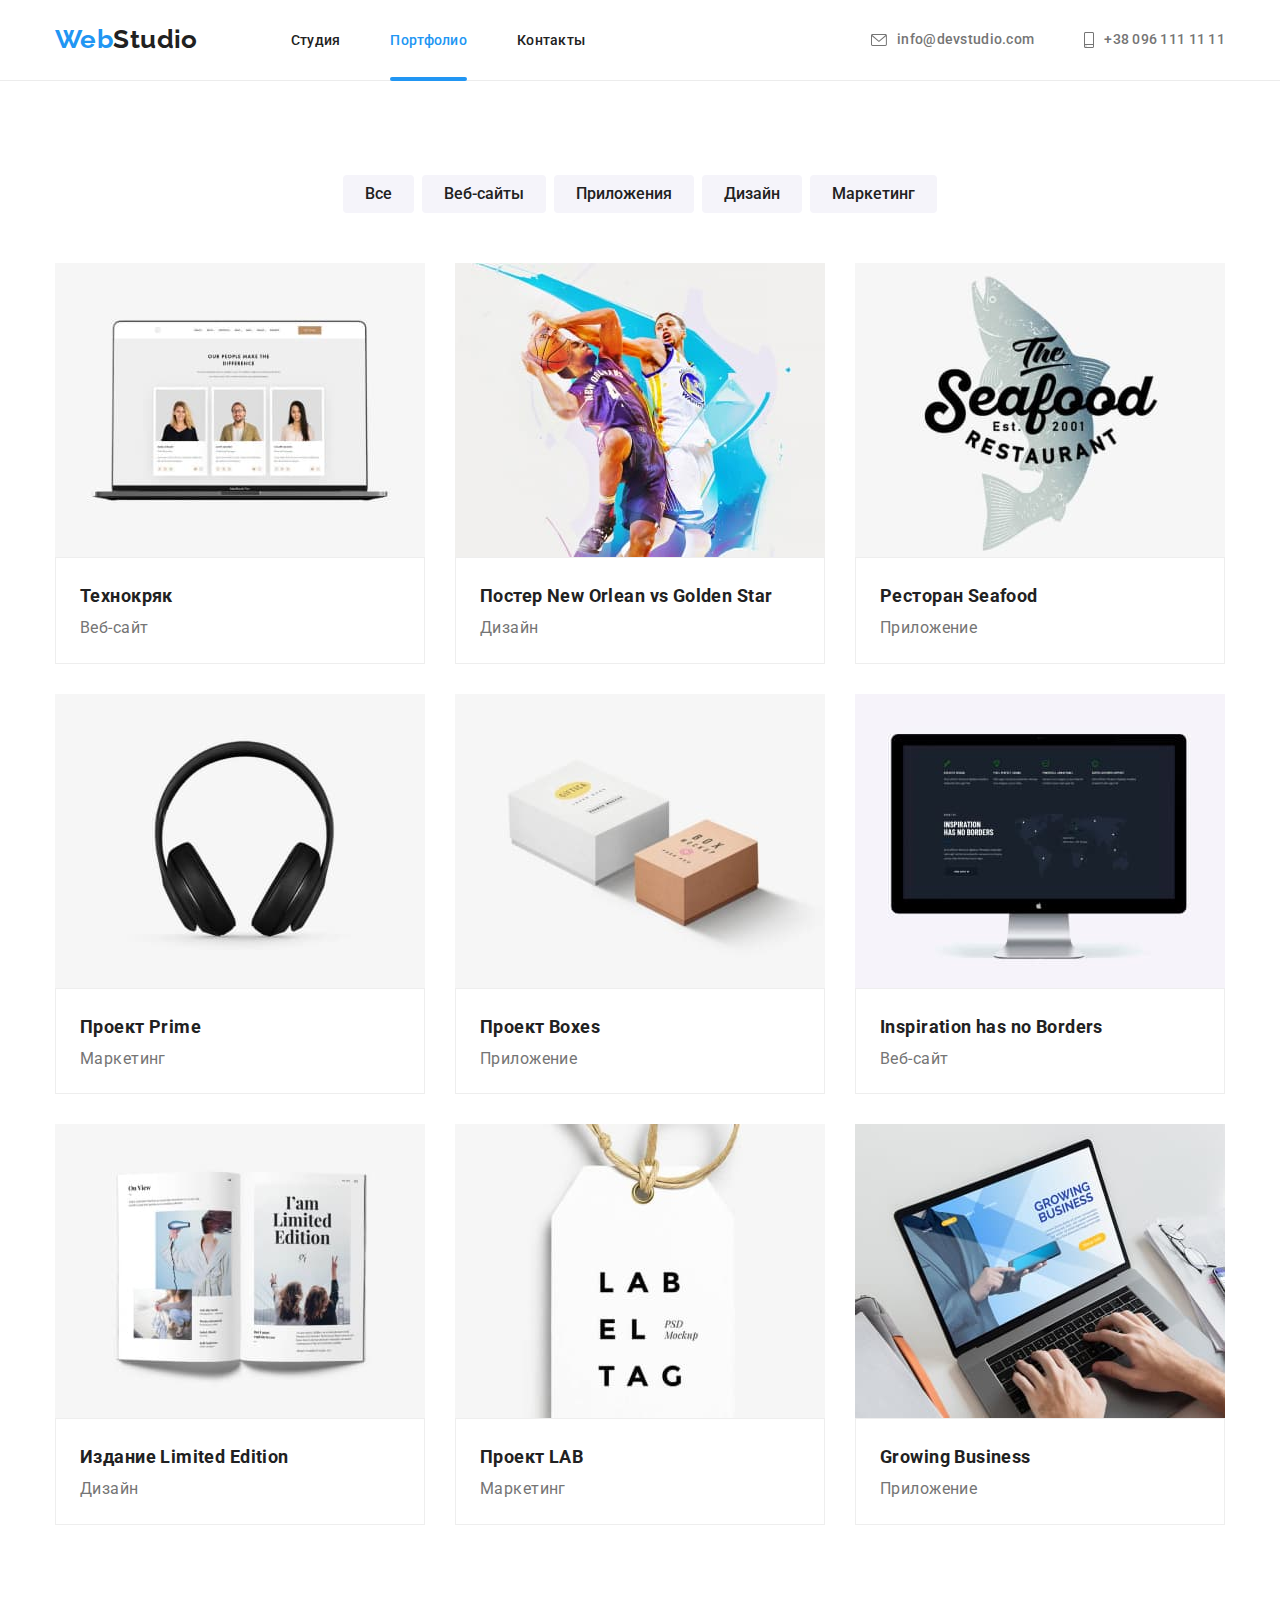
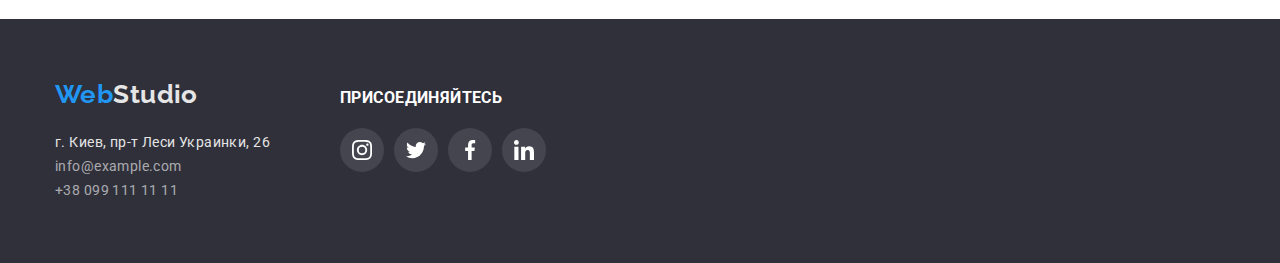
==== portfolio.html @ e0c70cd6 "clone last repo" ====
<!DOCTYPE html>
<html lang="en">
  <head>
    <meta charset="UTF-8" />
    <meta http-equiv="X-UA-Compatible" content="IE=edge" />
    <meta name="viewport" content="width=device-width, initial-scale=1.0" />
    <link rel="preconnect" href="https://fonts.googleapis.com" />
    <link rel="preconnect" href="https://fonts.gstatic.com" crossorigin />
    <link
      href="https://fonts.googleapis.com/css2?family=Raleway:wght@700&family=Roboto:wght@400;500;700;900&display=swap"
      rel="stylesheet"
    />
    <link
      rel="stylesheet"
      href="https://cdnjs.cloudflare.com/ajax/libs/modern-normalize/1.1.0/modern-normalize.min.css"
    />
    <link href="./css/styles.css" rel="stylesheet" />
    <title>Portfolio</title>
  </head>
  <body>
    <!-- Header -->

    <header class="pages-header">
      <div class="container top-nav">
        <a href="./index.html" class="company-logo"
          ><span class="blue-logo">Web</span>Studio</a
        >
        <nav class="top-nav">
          <ul class="nav-site">
            <li class="item">
              <a href="./index.html">Студия</a>
            </li>
            <li class="item">
              <a class="current" href="./portfolio.html">Портфолио</a>
            </li>
            <li class="item"><a href="">Контакты</a></li>
          </ul>
        </nav>
        <ul class="nav-contacts">
          <li>
            <a class="nav-contact" href="mailto:info@devstudio.com">
              <svg class="nav-icon" width="16" height="12">
                <use href="./images/symbol-defs.svg#icon-envelope"></use>
              </svg>
              info@devstudio.com</a
            >
          </li>
          <li>
            <a class="nav-contact" href="tel:+380961111111"
              ><svg class="nav-icon" width="10" height="16">
                <use href="./images/symbol-defs.svg#icon-smartphone"></use>
              </svg>
              +38 096 111 11 11</a
            >
          </li>
        </ul>
      </div>
    </header>

    <!-- Main Cards -->

    <main>
      <!-- Filters -->

      <section class="section">
        <div class="container">
          <ul class="filter">
            <li><button type="button">Все</button></li>
            <li><button type="button">Веб-сайты</button></li>
            <li><button type="button">Приложения</button></li>
            <li><button type="button">Дизайн</button></li>
            <li><button type="button">Маркетинг</button></li>
          </ul>

          <!-- Cards -->

          <ul class="cards">
            <li>
              <figure class="portfolio">
                <div class="cards-photo">
                  <img src="./images/website.jpg" alt="techcrash" width="370" />
                  <p>
                    Технокряк это современная площадка распространения
                    коронавируса. Компании используют эту платформу для
                    цифрового шпионажа и атак на защищённые сервера конкурентов.
                  </p>
                </div>
                <figcaption>
                  <h3>Технокряк</h3>
                  <p>Веб-сайт</p>
                </figcaption>
              </figure>
            </li>
            <li>
              <figure class="portfolio">
                <div class="cards-photo">
                  <img
                    src="./images/design-post.jpg"
                    alt="design-post"
                    width="370"
                  />
                  <p>
                    Технокряк это современная площадка распространения
                    коронавируса. Компании используют эту платформу для
                    цифрового шпионажа и атак на защищённые сервера конкурентов.
                  </p>
                </div>
                <figcaption>
                  <h3>Постер New Orlean vs Golden Star</h3>
                  <p>Дизайн</p>
                </figcaption>
              </figure>
            </li>
            <li>
              <figure class="portfolio">
                <div class="cards-photo">
                  <img
                    src="./images/restoraunt-app.jpg"
                    alt="restoraunt-app"
                    width="370"
                  />
                  <p>
                    Технокряк это современная площадка распространения
                    коронавируса. Компании используют эту платформу для
                    цифрового шпионажа и атак на защищённые сервера конкурентов.
                  </p>
                </div>
                <figcaption>
                  <h3>Ресторан Seafood</h3>
                  <p>Приложение</p>
                </figcaption>
              </figure>
            </li>
            <li>
              <figure class="portfolio">
                <div class="cards-photo">
                  <img
                    src="./images/prime-market.jpg"
                    alt="prime-market"
                    width="370"
                  />
                  <p>
                    Технокряк это современная площадка распространения
                    коронавируса. Компании используют эту платформу для
                    цифрового шпионажа и атак на защищённые сервера конкурентов.
                  </p>
                </div>
                <figcaption>
                  <h3>Проект Prime</h3>
                  <p>Маркетинг</p>
                </figcaption>
              </figure>
            </li>
            <li>
              <figure class="portfolio">
                <div class="cards-photo">
                  <img src="./images/box-app.jpg" alt="box-app" width="370" />
                  <p>
                    Технокряк это современная площадка распространения
                    коронавируса. Компании используют эту платформу для
                    цифрового шпионажа и атак на защищённые сервера конкурентов.
                  </p>
                </div>
                <figcaption>
                  <h3>Проект Boxes</h3>
                  <p>Приложение</p>
                </figcaption>
              </figure>
            </li>
            <li>
              <figure class="portfolio">
                <div class="cards-photo">
                  <img
                    src="./images/insperation-website.jpg"
                    alt="insperation-website"
                    width="370"
                  />
                  <p>
                    Технокряк это современная площадка распространения
                    коронавируса. Компании используют эту платформу для
                    цифрового шпионажа и атак на защищённые сервера конкурентов.
                  </p>
                </div>
                <figcaption>
                  <h3>Inspiration has no Borders</h3>
                  <p>Веб-сайт</p>
                </figcaption>
              </figure>
            </li>
            <li>
              <figure class="portfolio">
                <div class="cards-photo">
                  <img
                    src="./images/limited-edition-design.jpg"
                    alt="limited-edition-design"
                    width="370"
                  />
                  <p>
                    Технокряк это современная площадка распространения
                    коронавируса. Компании используют эту платформу для
                    цифрового шпионажа и атак на защищённые сервера конкурентов.
                  </p>
                </div>
                <figcaption>
                  <h3>Издание Limited Edition</h3>
                  <p>Дизайн</p>
                </figcaption>
              </figure>
            </li>
            <li>
              <figure class="portfolio">
                <div class="cards-photo">
                  <img
                    src="./images/market-lab.jpg"
                    alt="market-lab"
                    width="370"
                  />
                  <p>
                    Технокряк это современная площадка распространения
                    коронавируса. Компании используют эту платформу для
                    цифрового шпионажа и атак на защищённые сервера конкурентов.
                  </p>
                </div>
                <figcaption>
                  <h3>Проект LAB</h3>
                  <p>Маркетинг</p>
                </figcaption>
              </figure>
            </li>
            <li>
              <figure class="portfolio">
                <div class="cards-photo">
                  <img
                    src="./images/business-app.jpg"
                    alt="business-app"
                    width="370"
                  />
                  <p>
                    Технокряк это современная площадка распространения
                    коронавируса. Компании используют эту платформу для
                    цифрового шпионажа и атак на защищённые сервера конкурентов.
                  </p>
                </div>
                <figcaption>
                  <h3>Growing Business</h3>
                  <p>Приложение</p>
                </figcaption>
              </figure>
            </li>
          </ul>
        </div>
      </section>
    </main>

    <!-- Footer -->

    <footer class="pages-footer">
      <div class="container footer">
        <div class="footer-contacts">
          <a href="./index.html" class="footer-logo"
            ><span class="blue-logo">Web</span>Studio</a
          >
          <address class="company-address">
            <ul>
              <li class="location-address">
                <a
                  href="https://bit.ly/3pXMvUd"
                  target="_blank"
                  rel="noopener noreferrer"
                  >г. Киев, пр-т Леси Украинки, 26</a
                >
              </li>
              <li class="mail-address">
                <a class="link" href="mailto:info@devstudio.com"
                  >info@example.com</a
                >
              </li>
              <li class="tel-address">
                <a href="tel:+380961111111">+38 099 111 11 11</a>
              </li>
            </ul>
          </address>
        </div>
        <div class="footer-social">
          <h3 class="uppercase-header social-header">Присоединяйтесь</h3>
          <ul class="footer-links">
            <li class="social-link">
              <a class="link-footer link-icon" href="">
                <svg class="social-icons" width="20" height="20">
                  <use href="./images/symbol-defs.svg#icon-instagram"></use>
                </svg>
              </a>
            </li>

            <li class="social-link">
              <a class="link-footer link-icon" href="">
                <svg class="social-icons" width="20" height="20">
                  <use href="./images/symbol-defs.svg#icon-twitter"></use>
                </svg>
              </a>
            </li>

            <li class="social-link">
              <a class="link-footer link-icon" href="">
                <svg class="social-icons" width="20" height="20">
                  <use href="./images/symbol-defs.svg#icon-facebook"></use>
                </svg>
              </a>
            </li>

            <li class="social-link">
              <a class="link-footer link-icon" href="">
                <svg class="social-icons" width="20" height="20">
                  <use href="./images/symbol-defs.svg#icon-linkedin"></use>
                </svg>
              </a>
            </li>
          </ul>
        </div>
      </div>
    </footer>
  </body>
</html>
---- css/styles.css ----
:root {
  --hover-color: #2196f3;
  --button-hover-color: #188ce8;
  --main-background: #e5e5e5;
  --main-color: #212121;
  --background-color-dark: #2f303a;
  --background-color-white: #f5f4fa;
  --grey-color: #757575;
  --white-color: #ffffff;
  --icon-color: #afb1b8;
  --secondary-color-trnsp: #ffffff99;
  --trans-duration: 250ms;
  --timing-func: cubic-bezier(0.4, 0, 0.2, 1);
}

body {
  font-family: Roboto, Raleway, sans-serif;
  background: var(--white-color);
  color: var(--main-color);
  font-size: 14px;
  line-height: 1.71;
  letter-spacing: 0.03em;
}

h1,
h2,
h3,
h4,
h5,
h6,
p {
  margin: 0;
}

ul {
  list-style: none;
  margin: 0;
  padding: 0;
}

img {
  display: block;
  max-width: 100%;
  height: auto;
}

textarea {
  margin-top: 4px;
  padding: 12px 16px;
  font-size: 16px;
  resize: none;
}

textarea::placeholder {
  font-weight: 400;
  font-size: 14px;
  line-height: 1.14;
  letter-spacing: 0.01em;
  color: rgba(117, 117, 117, 0.5);
}

input[type="text"]:focus-within ~ .form-icon,
input[type="tel"]:focus-within ~ .form-icon,
input[type="email"]:focus-within ~ .form-icon {
  fill: var(--hover-color);
}

input[type="checkbox"]:checked + .checkbox-icon {
  background-size: contain;
  background-repeat: no-repeat;
  background-position: center;
  background-image: url(../images/currect_icon.svg);
  background-color: var(--hover-color);
  border: 1px solid var(--hover-color);
}

.activities {
  padding-bottom: 94px;
}

.activities-photos {
  display: flex;
  justify-content: space-between;
  margin-top: 50px;
}

.activities-photos li {
  position: relative;
}

.activities-header {
  display: flex;
  position: absolute;
  bottom: 0;
  justify-content: center;
  align-items: center;
  width: 100%;
  height: 70px;
  background-color: rgba(47, 48, 58, 0.8);
  color: var(--white-color);
  font-weight: 700;
  font-size: 14px;
  line-height: 1.14;
  text-align: center;
  text-transform: uppercase;
}

.activities h2 {
  font-weight: 700;
  font-size: 36px;
  line-height: 1.16;
  text-align: center;
}

.backdrop {
  position: fixed;
  top: 0;
  left: 0;
  width: 100%;
  height: 100%;
  background-color: rgba(0, 0, 0, 0.2);
  transition: opacity var(--trans-duration) var(--timing-func);
}

.backdrop.is-hidden {
  opacity: 0;
  pointer-events: none;
}

.backdrop.is-hidden .modal {
  transform: translate(-50%, -50%) scale(0.5);
}

.blue-logo {
  color: var(--hover-color);
}

.cards {
  display: flex;
  flex-wrap: wrap;
  margin-left: -30px;
  margin-top: -30px;
  cursor: pointer;
}

.cards li {
  margin-left: 30px;
  margin-top: 30px;
}

.cards li:hover,
.cards li:focus {
  box-shadow: 0px 1px 1px rgba(0, 0, 0, 0.12), 0px 4px 4px rgba(0, 0, 0, 0.06),
    1px 4px 6px rgba(0, 0, 0, 0.16);
}

.cards figure figcaption {
  padding: 20px 24px;
  border: 1px solid #eeeeee;
}

.cards figure {
  margin: 0;
  background: var(--white-color);
  text-decoration: none;
  display: block;
  transition: box-shadow var(--trans-duration) var(--timing-func);
}

.cards .portfolio:hover,
.cards .portfolio:focus {
  box-shadow: 0px 1px 1px rgba(0, 0, 0, 0.12), 0px 4px 4px rgba(0, 0, 0, 0.06),
    1px 4px 6px rgba(0, 0, 0, 0.16);
}
.cards .portfolio:hover .cards-photo::after,
.cards .portfolio:focus .cards-photo::after {
  transform: translateY(0);
}

.cards .portfolio:hover p,
.cards .portfolio:focus p {
  opacity: 1;
}

.cards h3 {
  color: var(--main-color);
  font-size: 18px;
  font-weight: 700;
  line-height: 2;
}

.cards p {
  margin: 0px;
  color: var(--grey-color);
  font-size: 16px;
  font-weight: 400;
  line-height: 1.8;
}

.cards-photo {
  position: relative;
  display: flex;
  justify-content: center;
  align-items: center;
  overflow: hidden;
}

.cards-photo::after {
  content: "";
  position: absolute;
  top: 0;
  left: 0;
  width: 100%;
  height: 100%;
  background-color: var(--hover-color);
  opacity: 90%;
  transform: translateY(100%);
  transition: transform var(--trans-duration) var(--timing-func);
}

.cards-photo p {
  display: flex;
  position: absolute;
  font-size: 18px;
  line-height: 1.56;
  color: var(--white-color);
  z-index: 1;
  margin-right: 24px;
  margin-left: 24px;
  opacity: 0;
  transition: opacity var(--trans-duration) var(--timing-func);
}

.checkbox {
  display: flex;
  justify-content: center;
  margin-top: 10px;
  margin-bottom: 30px;
  font-weight: 400;
  font-size: 14px;
}

.checkbox .checkbox-link {
  margin-left: 4px;
  text-decoration: underline;
  color: var(--hover-color);
}

.checkbox-icon {
  display: inline-block;
  width: 16px;
  height: 15px;
  margin-right: 7px;
  margin-bottom: 0;
  margin-top: -1px;
  border: 2px solid var(--main-color);
  border-radius: 2px;

}

.company-address {
  font-style: normal;
  margin-top: 20px;
}

.company-address li a {
  color: var(--main-background);
  line-height: 1.4;
}

.company-logo {
  margin-right: 93px;
  color: var(--main-color);
  text-decoration: none;
  font-family: Raleway, sans-serif;
  font-weight: 700;
  font-size: 26px;
  line-height: 1.2;
}

.company-address .mail-address a,
.company-address .tel-address a {
  text-decoration: none;
  margin-top: 9px;
  color: var(--secondary-color-trnsp);
}

.company-address .mail-address a:hover,
.company-address .mail-address a:focus,
.company-address .tel-address a:hover,
.company-address .tel-address a:focus {
  color: var(--hover-color);
}

.container {
  margin-left: auto;
  margin-right: auto;
  width: 1200px;
  padding-left: 15px;
  padding-right: 15px;
}

.client-link {
  display: inline-flex;
  justify-content: center;
  align-items: center;
  width: 170px;
  padding-top: 16px;
  padding-bottom: 16px;
  border: 1px solid var(--icon-color);
  border-radius: 4px;
  fill: var(--icon-color);
}

.client-link:hover,
.client-link:focus {
  fill: var(--hover-color);
  border: 1px solid var(--hover-color);
}

.clients h2 {
  color: var(--main-color);
  font-weight: 700;
  font-size: 36px;
  line-height: 1.16;
  text-align: center;
}

.clients-links {
  margin-top: 50px;
  display: flex;
  justify-content: space-between;
}

.email-subscribe {
  width: 360px;
  height: 50px;
  padding-left: 16px;
  border: 1px solid rgba(255, 255, 255, 0.3);
  background-color: var(--background-color-dark);
  border-radius: 4px;
  color: rgba(255, 255, 255, 0.6);
}

.email-subscribe::placeholder {
  color: rgba(255, 255, 255, 0.6);
  font-family: Roboto;
  font-style: normal;
  font-weight: 400;
  font-size: 16px;
  line-height: 1.25;
  letter-spacing: 0.03em;
}

.features-list {
  display: flex;
}

.features-list li {
  width: 270px;
  align-items: baseline;
}

.features-list li:not(:last-child) {
  margin-right: 30px;
}

.features-list h3 {
  margin-bottom: 10px;
  color: var(--main-color);
  font-weight: 700;
  font-size: 14px;
  line-height: 1.14;
  text-transform: uppercase;
}

.feature-picture {
  margin-bottom: 30px;
  padding: 25px 0;
  background-color: var(--background-color-white);
  display: flex;
  justify-content: center;
  align-items: center;
  border-radius: 4px;
}

.filter {
  display: flex;
  justify-content: center;
  margin-bottom: 50px;
}

.filter li + li {
  margin-left: 8px;
}

.filter button {
  padding: 6px 22px;
  color: var(--main-color);
  background-color: var(--background-color-white);
  cursor: pointer;
  border: 0px;
  border-radius: 4px;
  font-family: inherit;
  font-weight: 500;
  font-size: 16px;
  line-height: 1.62;
  text-align: center;
}

.filter button:active,
.filter button:hover,
.filter button:focus {
  color: var(--white-color);
  background-color: var(--hover-color);
  box-shadow: 0px 3px 1px rgba(0, 0, 0, 0.1), 0px 1px 2px rgba(0, 0, 0, 0.08),
    0px 2px 2px rgba(0, 0, 0, 0.12);
}

.form-icon {
  position: absolute;
  top: 28px;
  left: 15px;
  display: inline-block;
  transition: fill var(--trans-duration) var(--timing-func);
}

.footer {
  display: flex;
  align-items: baseline;
}

.footer-social {
  margin-left: 70px;
}

.footer-logo {
  color: var(--main-background);
  text-decoration: none;
  font-family: Raleway, sans-serif;
  font-weight: 700;
  font-size: 26px;
  line-height: 1.2;
}

.footer-links {
  display: flex;
  justify-content: center;
  margin-top: 20px;
  margin-left: 0;
  margin-right: 0;
}

.label {
  position: relative;
  display: flex;
  flex-direction: column;
  color: var(--grey-color);
  font-family: Roboto;
  font-size: 12px;
  font-weight: 400;
  line-height: 14px;
  letter-spacing: 0.01em;
  text-align: left;
}

.label input {
  position: relative;
  min-height: 40px;
  margin-top: 4px;

  padding-left: 42px;
  font-size: 16px;
}

.icon-close {
  position: absolute;
  top: 8px;
  right: 8px;
  width: 30px;
  height: 30px;
  border-radius: 50%;
  border: 1px solid rgba(0, 0, 0, 0.1);
  background-color: var(--white-color);
  background-position: center;
  transition: fill var(--trans-duration) var(--timing-func);
}

.icon-close:hover,
.icon-close:focus {
  fill: var(--hover-color);
}

.nav-contact {
  display: flex;
  align-items: center;
  color: var(--grey-color);
  font-weight: 500;
  line-height: 1.14;
  letter-spacing: 0.02em;
}

.nav-icon {
  margin-right: 10px;
  fill: var(--grey-color);
}

.nav-contact:hover .nav-icon,
.nav-contact:focus .nav-icon {
  fill: var(--hover-color);
}

.nav-contacts {
  margin-left: auto;
}

.nav-contacts a {
  font-size: 14px;
  font-weight: 500;
  color: var(--grey-color);
  margin-left: 50px;
  text-decoration: none;
}

.nav-contacts a:hover,
a:focus {
  color: var(--hover-color);
}

.nav-site,
.nav-contacts {
  display: flex;
}

.nav-contacts li a {
  font-weight: 500;
  line-height: 1.14;
  letter-spacing: 0.02em;
}

.nav-site > .item:not(:last-child) {
  margin-right: 50px;
}

.nav-site .item a {
  display: block;
  position: relative;
  padding-top: 32px;
  padding-bottom: 32px;
  bottom: -1px;
  color: var(--main-color);
  text-decoration: none;
  font-weight: 500;
  line-height: 1.14;
  letter-spacing: 0.02em;
  transition: color var(--trans-duration) var(--timing-func);
}

.nav-site .item .current {
  color: var(--hover-color);
}

.nav-site .item a:hover,
.nav-site .item a:focus {
  color: var(--hover-color);
}

.nav-site .item .current::after {
  color: var(--hover-color);
  content: "";
  display: block;
  position: absolute;
  bottom: 0;
  left: 0;
  background-color: var(--hover-color);
  width: 100%;
  height: 4px;
  border-radius: 2px;
}

.main-header {
  max-width: 1600px;
  height: 600px;
  margin-left: auto;
  margin-right: auto;
  padding-top: 200px;
  padding-bottom: 200px;
  background-color: var(--background-color-dark);
  text-align: center;
  background-image: linear-gradient(
      rgba(47, 48, 58, 0.4),
      rgba(47, 48, 58, 0.4)
    ),
    url("../images/hero_background.jpg");
  background-size: cover;
  background-repeat: no-repeat;
}

.main-header h1 {
  color: var(--white-color);
  font-weight: 900;
  font-size: 44px;
  line-height: 1.36;
  letter-spacing: 0.06em;
  text-transform: uppercase;
}

.main-header button {
  margin-top: 30px;
  padding: 10px 32px;
  border: 0px;
  border-radius: 4px;
  min-width: 200px;
  text-align: center;
  background-color: var(--hover-color);
  color: var(--white-color);
  cursor: pointer;
  font-weight: 700;
  font-size: 16px;
  line-height: 1.87;
  letter-spacing: 0.06em;
  box-shadow: 0px 4px 4px rgba(0, 0, 0, 0.15);
  transition: background-color var(--trans-duration) var(--timing-func);
}

.modal {
  position: absolute;
  top: 50%;
  left: 50%;
  transform: translate(-50%, -50%) scale(1);
  width: 528px;
  padding: 40px;
  background-color: var(--white-color);
  box-shadow: 0px 1px 3px rgba(0, 0, 0, 0.12), 0px 1px 1px rgba(0, 0, 0, 0.14),
    0px 2px 1px rgba(0, 0, 0, 0.2);
  border-radius: 4px;
  transition: transform var(--trans-duration) var(--timing-func);
}

.modal h4 {
  text-align: center;
  font-weight: 700;
  font-size: 20px;
  margin-bottom: 10px;
  line-height: 1.15;
  color: var(--main-color);
}

.modal-submit {
  display: flex;
  align-items: center;
  justify-content: center;
  margin-left: auto;
  margin-right: auto;
  width: 200px;
  height: 50px;
  font-weight: 700;
  font-size: 16px;
  line-height: 1.87;
  letter-spacing: 0.06em;
  color: var(--white-color);
  background: var(--hover-color);
  border-color: transparent;
  box-shadow: 0px 4px 4px rgba(0, 0, 0, 0.15);
  border-radius: 4px;
  cursor: pointer;
  transition: background-color var(--trans-duration) var(--timing-func);
}

.modal-submit:hover,
.modal-submit:focus {
  background-color: var(--button-hover-color);
}

.modal-form {
  display: flex;
  flex-direction: column;
  line-height: 1.17;
  letter-spacing: 0.01em;
}

.modal-form input,
.modal-form textarea {
  border: 1px solid rgba(33, 33, 33, 0.2);
  border-radius: 4px;
  transition: border var(--trans-duration) var(--timing-func);
}

.modal-form input:focus-within,
.modal-form textarea:focus-within {
  border: 1px solid var(--hover-color);
  outline: none;
}

.modal-form .label:not(:last-child) {
  margin-bottom: 10px;
}

.section {
  padding-top: 94px;
  padding-bottom: 94px;
}

.social-links {
  display: flex;
  justify-content: center;
  margin-top: 10px;
}

.social-link:not(:last-child) {
  margin-right: 10px;
}

.subscribe h3 {
  margin-bottom: 0;
  color: var(--white-color);
  margin-bottom: 10px;
  font-weight: 700;
  line-height: 1.14;
  text-transform: uppercase;
}

.subscribe {
  margin-left: 93px;
}

.subscribe > h3 {
  margin-bottom: 20px;
}

.subscribe-submit {
  width: 200px;
  height: 50px;
  padding: 0;
  padding-left: 28px;
  padding-right: 28px;
  display: inline-flex;
  align-items: center;
  font-weight: 700;
  font-size: 16px;
  line-height: 1.87;
  letter-spacing: 0.06em;
  color: var(--white-color);
  background: var(--hover-color);
  border-color: transparent;
  box-shadow: 0px 4px 4px rgba(0, 0, 0, 0.15);
  border-radius: 4px;
  cursor: pointer;
  transition: background-color var(--trans-duration) var(--timing-func);
}

.subscribe-submit:hover,
.subscribe-submit:focus {
  background-color: var(--button-hover-color);
}

.subscribe-submit svg {
  margin-left: 10px;
}

.link-icon {
  width: 44px;
  height: 44px;
  border-radius: 50%;
  display: flex;
  justify-content: center;
  align-items: center;
  fill: var(--icon-color);
}

.link-icon:hover,
.link-icon:focus {
  fill: var(--white-color);
  background-color: var(--hover-color);
}

.link-footer {
  background-color: rgba(255, 255, 255, 0.1);
  fill: var(--white-color);
}

.location-address a {
  color: var(--main-background);
  text-decoration: none;
}

.main-header button:hover,
.main-header button:focus {
  background: #208ee7;
}

.pages-header {
  border-bottom: 1px solid #ececec;
  background: var(--white-color);
}

.pages-header .container {
  display: flex;
  align-items: center;
}

.pages-footer {
  background: var(--background-color-dark);
  padding-top: 60px;
  padding-bottom: 60px;
}

.pages-header li a {
  font-size: 14px;
  font-weight: 500;
}

.team {
  background-color: var(--background-color-white);
}

.team h2 {
  color: var(--main-color);
  font-weight: 700;
  font-size: 36px;
  line-height: 1.16;
  text-align: center;
}

.team-cards {
  display: flex;
  align-items: center;
  justify-content: space-between;
  margin-top: 50px;
}

.team-cards figure {
  background: var(--white-color);
  padding: 0;
  margin: 0;
  border-radius: 0px 0px 4px 4px;
  box-shadow: 0px 1px 3px rgba(0, 0, 0, 0.12), 0px 1px 1px rgba(0, 0, 0, 0.14),
    0px 2px 1px rgba(0, 0, 0, 0.2);
}

.team-cards figure figcaption {
  margin: 0;
  padding-top: 30px;
  padding-bottom: 30px;
}

.team-cards figure h3 {
  color: var(--main-color);
  font-weight: 500;
  font-size: 16px;
  line-height: 1.19;
  text-align: center;
  margin-bottom: 10px;
}

.team-cards figure p {
  color: var(--grey-color);
  font-size: 16px;
  line-height: 1.19;
  text-align: center;
}

.visually-hidden {
  display: none;
}

.uppercase-header {
  margin-bottom: 0;
  color: var(--white-color);

  font-weight: 700;
  line-height: 1.14;
  text-transform: uppercase;
}
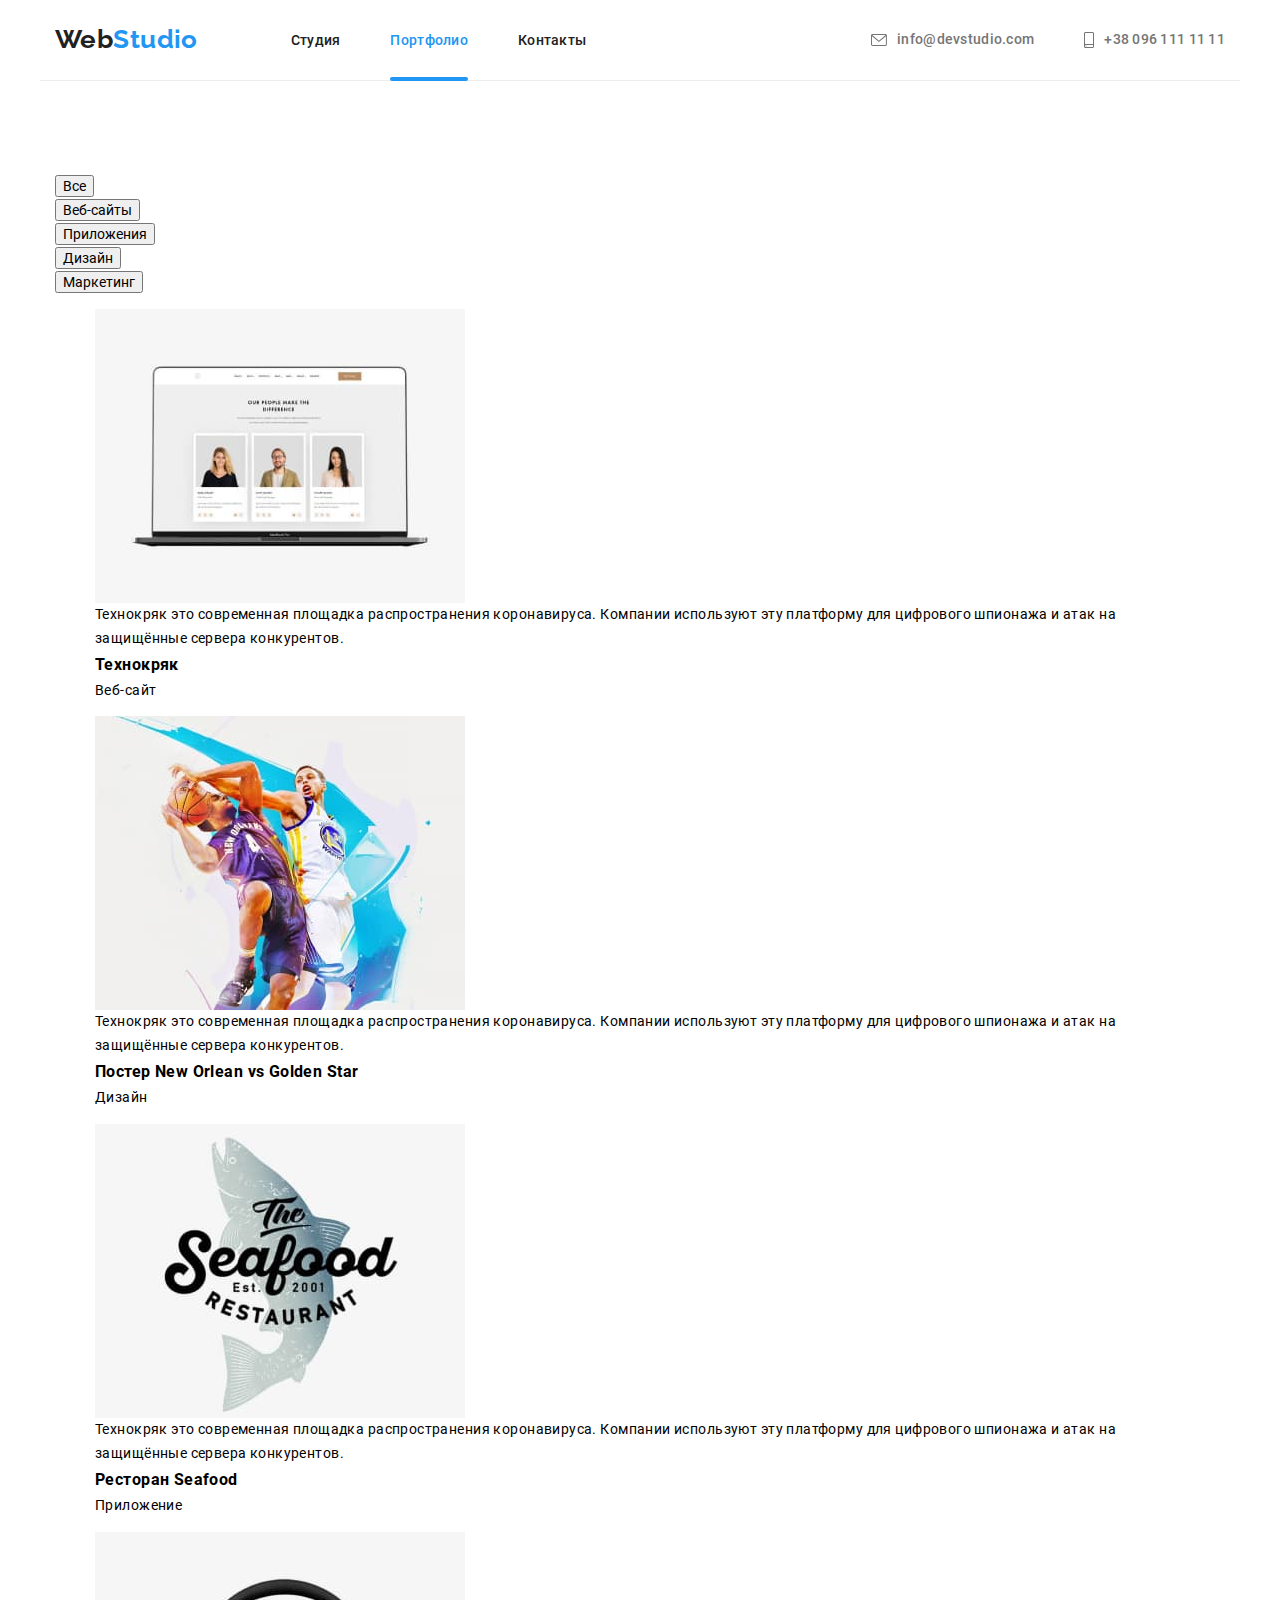
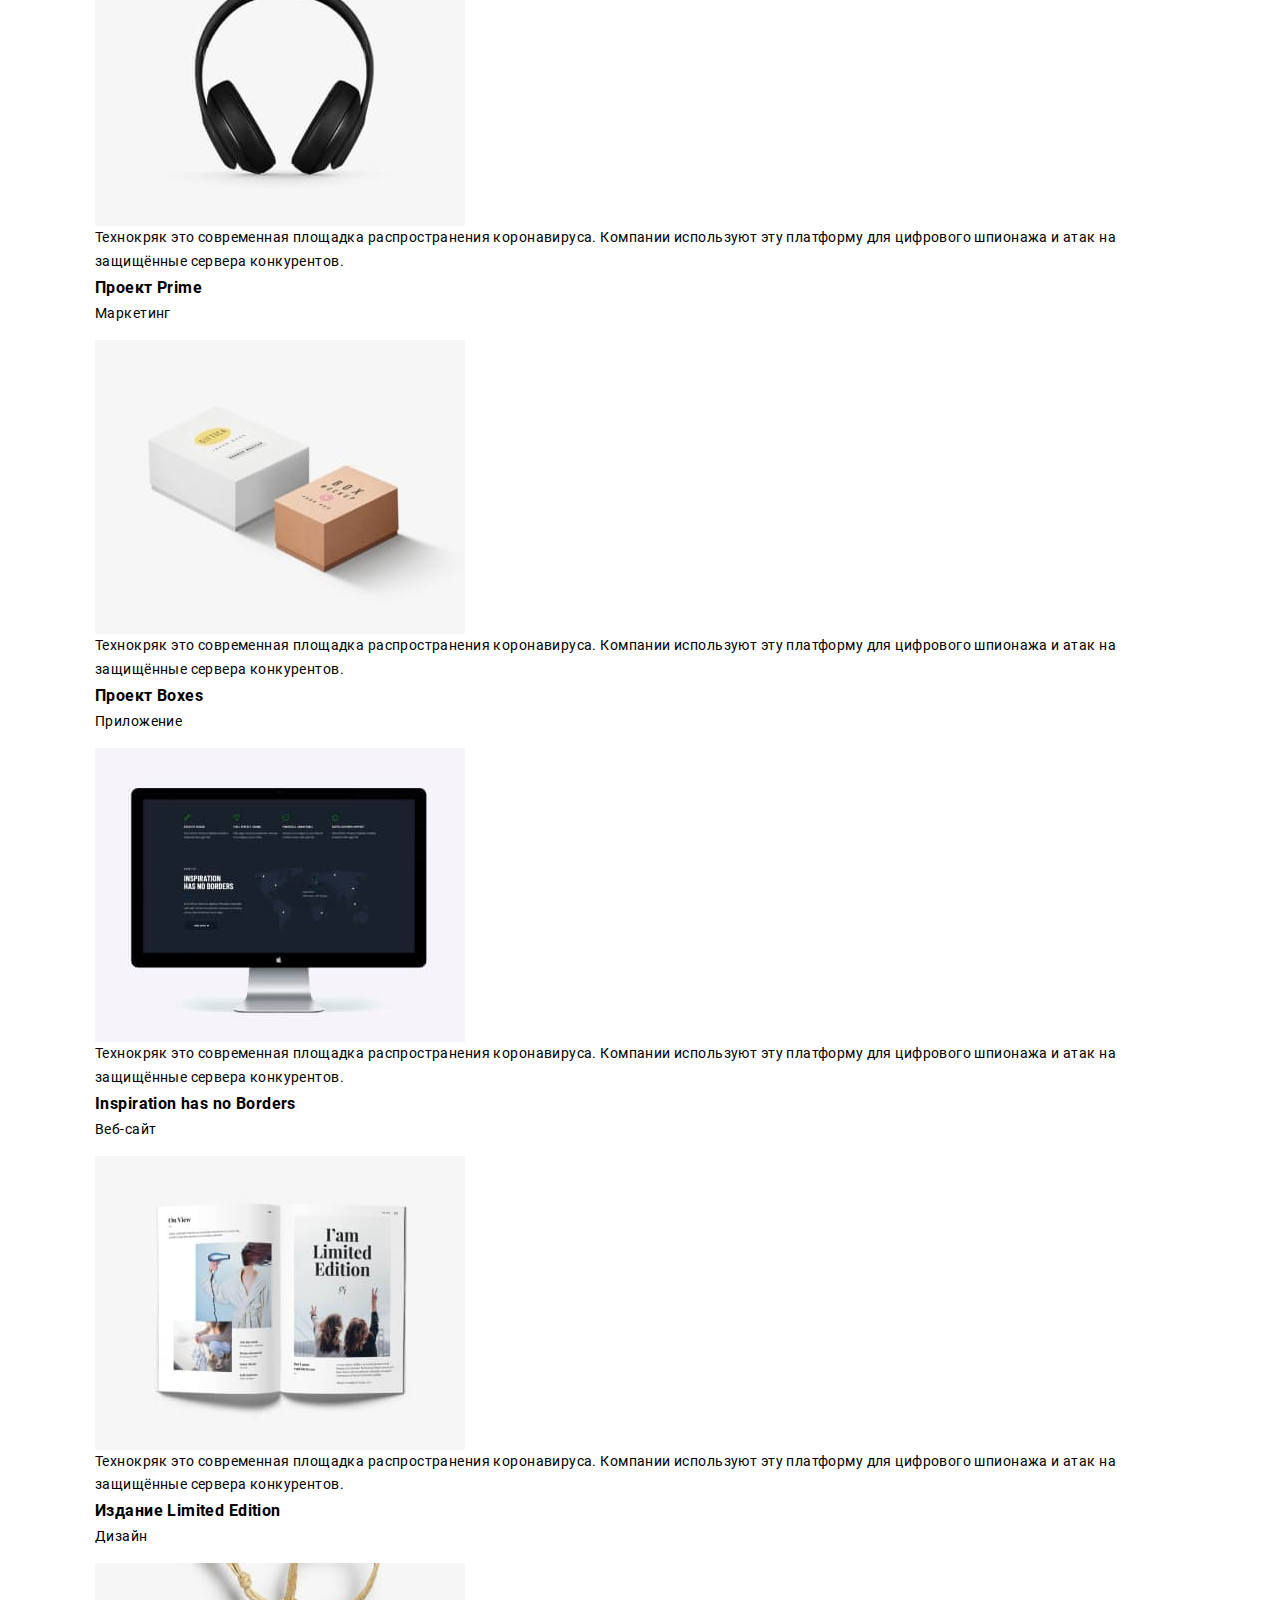
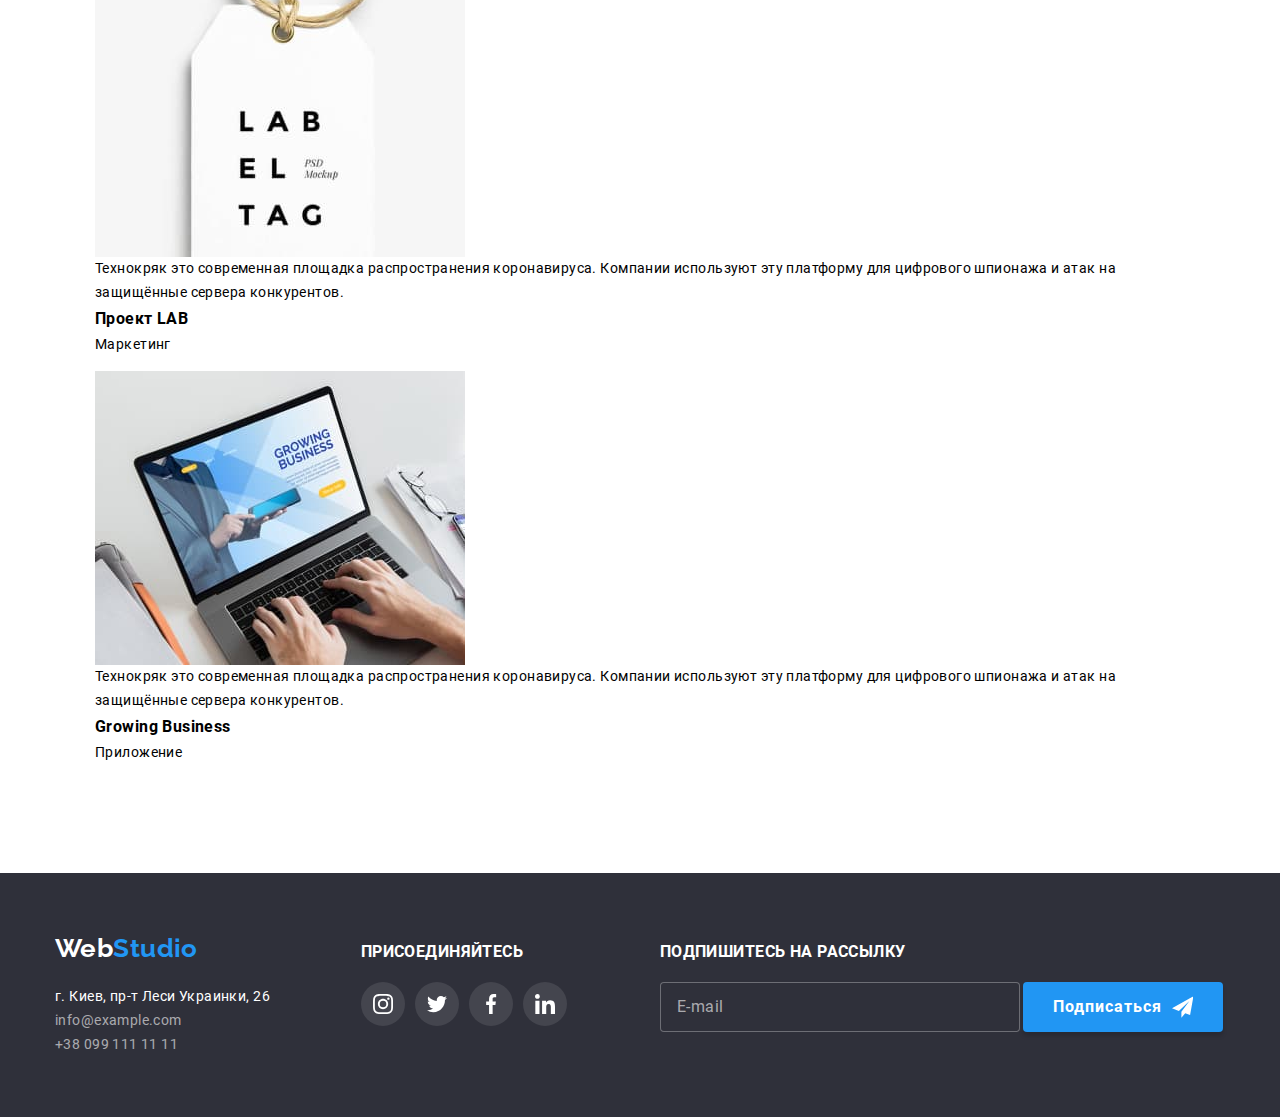
==== commit 81926b71: "rework header and footer at BEM" ====
--- a/portfolio.html
+++ b/portfolio.html
@@ -4,50 +4,45 @@
     <meta charset="UTF-8" />
     <meta http-equiv="X-UA-Compatible" content="IE=edge" />
     <meta name="viewport" content="width=device-width, initial-scale=1.0" />
-    <link rel="preconnect" href="https://fonts.googleapis.com" />
-    <link rel="preconnect" href="https://fonts.gstatic.com" crossorigin />
-    <link
-      href="https://fonts.googleapis.com/css2?family=Raleway:wght@700&family=Roboto:wght@400;500;700;900&display=swap"
-      rel="stylesheet"
-    />
-    <link
-      rel="stylesheet"
-      href="https://cdnjs.cloudflare.com/ajax/libs/modern-normalize/1.1.0/modern-normalize.min.css"
-    />
-    <link href="./css/styles.css" rel="stylesheet" />
+    <link href="./sass/main.css" rel="stylesheet" />
     <title>Portfolio</title>
   </head>
   <body>
     <!-- Header -->
 
-    <header class="pages-header">
-      <div class="container top-nav">
-        <a href="./index.html" class="company-logo"
-          ><span class="blue-logo">Web</span>Studio</a
-        >
-        <nav class="top-nav">
-          <ul class="nav-site">
-            <li class="item">
-              <a href="./index.html">Студия</a>
-            </li>
-            <li class="item">
-              <a class="current" href="./portfolio.html">Портфолио</a>
-            </li>
-            <li class="item"><a href="">Контакты</a></li>
+    <header>
+      <div class="container container--bottomline">
+        <a href="./index.html" class="logo"><span>Web</span>Studio</a>
+        <nav class="top-line">
+          <ul class="navigation">
+            <li class="navigation__item">
+              <a class="navigation__link" href="./index.html">Студия</a>
+            </li>
+            <li class="navigation__item">
+              <a
+                class="navigation__link navigation__link--current"
+                href="./portfolio.html"
+                >Портфолио</a
+              >
+            </li>
+            <li class="navigation__item">
+              <a class="navigation__link" href="">Контакты</a>
+            </li>
           </ul>
         </nav>
-        <ul class="nav-contacts">
-          <li>
-            <a class="nav-contact" href="mailto:info@devstudio.com">
-              <svg class="nav-icon" width="16" height="12">
+
+        <ul class="header-contacts">
+          <li class="header-contacts__item">
+            <a class="header-contacts__link" href="mailto:info@devstudio.com">
+              <svg class="header-contacts__icon" width="16" height="12">
                 <use href="./images/symbol-defs.svg#icon-envelope"></use>
               </svg>
               info@devstudio.com</a
             >
           </li>
-          <li>
-            <a class="nav-contact" href="tel:+380961111111"
-              ><svg class="nav-icon" width="10" height="16">
+          <li class="header-contacts__item">
+            <a class="header-contacts__link" href="tel:+380961111111"
+              ><svg class="header-contacts__icon" width="10" height="16">
                 <use href="./images/symbol-defs.svg#icon-smartphone"></use>
               </svg>
               +38 096 111 11 11</a
@@ -254,68 +249,95 @@
 
     <!-- Footer -->
 
-    <footer class="pages-footer">
-      <div class="container footer">
+    <footer class="footer">
+      <div class="container container--baseline">
         <div class="footer-contacts">
-          <a href="./index.html" class="footer-logo"
+          <a href="./index.html" class="logo logo--light"
             ><span class="blue-logo">Web</span>Studio</a
           >
-          <address class="company-address">
+          <address class="footer__address">
             <ul>
-              <li class="location-address">
+              <li>
                 <a
+                  class="footer-contacts__address"
                   href="https://bit.ly/3pXMvUd"
                   target="_blank"
                   rel="noopener noreferrer"
                   >г. Киев, пр-т Леси Украинки, 26</a
                 >
               </li>
-              <li class="mail-address">
-                <a class="link" href="mailto:info@devstudio.com"
+              <li>
+                <a
+                  class="footer-contacts__item"
+                  href="mailto:info@devstudio.com"
                   >info@example.com</a
                 >
               </li>
-              <li class="tel-address">
-                <a href="tel:+380961111111">+38 099 111 11 11</a>
+              <li>
+                <a class="footer-contacts__item" href="tel:+380961111111"
+                  >+38 099 111 11 11</a
+                >
               </li>
             </ul>
           </address>
         </div>
-        <div class="footer-social">
-          <h3 class="uppercase-header social-header">Присоединяйтесь</h3>
-          <ul class="footer-links">
-            <li class="social-link">
-              <a class="link-footer link-icon" href="">
-                <svg class="social-icons" width="20" height="20">
+
+        <div class="footer-socmedia">
+          <h3 class="footer-socmedia__header">Присоединяйтесь</h3>
+          <ul class="socmedia socmedia--footer">
+            <li class="socmedia__item">
+              <a class="socmedia__link socmedia__link--dark" href="">
+                <svg width="20" height="20">
                   <use href="./images/symbol-defs.svg#icon-instagram"></use>
                 </svg>
               </a>
             </li>
 
-            <li class="social-link">
-              <a class="link-footer link-icon" href="">
-                <svg class="social-icons" width="20" height="20">
+            <li class="socmedia__item">
+              <a class="socmedia__link socmedia__link--dark" href="">
+                <svg width="20" height="20">
                   <use href="./images/symbol-defs.svg#icon-twitter"></use>
                 </svg>
               </a>
             </li>
 
-            <li class="social-link">
-              <a class="link-footer link-icon" href="">
-                <svg class="social-icons" width="20" height="20">
+            <li class="socmedia__item">
+              <a class="socmedia__link socmedia__link--dark" href="">
+                <svg width="20" height="20">
                   <use href="./images/symbol-defs.svg#icon-facebook"></use>
                 </svg>
               </a>
             </li>
 
-            <li class="social-link">
-              <a class="link-footer link-icon" href="">
-                <svg class="social-icons" width="20" height="20">
+            <li class="socmedia__item">
+              <a class="socmedia__link socmedia__link--dark" href="">
+                <svg width="20" height="20">
                   <use href="./images/symbol-defs.svg#icon-linkedin"></use>
                 </svg>
               </a>
             </li>
           </ul>
+        </div>
+
+        <div class="subscribe">
+          <h3 class="subscribe__header">Подпишитесь на рассылку</h3>
+          <form>
+            <label>
+              <input
+                class="subscribe__email"
+                type="email"
+                name="email-subscribe"
+                placeholder="E-mail"
+              />
+            </label>
+
+            <button type="submit" class="subscribe__button">
+              Подписаться
+              <svg class="subscribe__icon" width="24" height="24">
+                <use href="./images/symbol-defs.svg#icon-send"></use>
+              </svg>
+            </button>
+          </form>
         </div>
       </div>
     </footer>
--- a/sass/main.css
+++ b/sass/main.css
@@ -0,0 +1,681 @@
+/*! modern-normalize v1.1.0 | MIT License | https://github.com/sindresorhus/modern-normalize */
+/*
+Document
+========
+*/
+/**
+Use a better box model (opinionated).
+*/
+*,
+::before,
+::after {
+  -webkit-box-sizing: border-box;
+          box-sizing: border-box;
+}
+
+/**
+1. Correct the line height in all browsers.
+2. Prevent adjustments of font size after orientation changes in iOS.
+3. Use a more readable tab size (opinionated).
+*/
+html {
+  line-height: 1.15;
+  /* 1 */
+  -webkit-text-size-adjust: 100%;
+  /* 2 */
+  -moz-tab-size: 4;
+  /* 3 */
+  -o-tab-size: 4;
+     tab-size: 4;
+  /* 3 */
+}
+
+/*
+Sections
+========
+*/
+/**
+1. Remove the margin in all browsers.
+2. Improve consistency of default fonts in all browsers. (https://github.com/sindresorhus/modern-normalize/issues/3)
+*/
+body {
+  margin: 0;
+  /* 1 */
+  font-family: system-ui, -apple-system, "Segoe UI", Roboto, Helvetica, Arial, sans-serif, "Apple Color Emoji", "Segoe UI Emoji";
+  /* 2 */
+}
+
+/*
+Grouping content
+================
+*/
+/**
+1. Add the correct height in Firefox.
+2. Correct the inheritance of border color in Firefox. (https://bugzilla.mozilla.org/show_bug.cgi?id=190655)
+*/
+hr {
+  height: 0;
+  /* 1 */
+  color: inherit;
+  /* 2 */
+}
+
+/*
+Text-level semantics
+====================
+*/
+/**
+Add the correct text decoration in Chrome, Edge, and Safari.
+*/
+abbr[title] {
+  -webkit-text-decoration: underline dotted;
+          text-decoration: underline dotted;
+}
+
+/**
+Add the correct font weight in Edge and Safari.
+*/
+b,
+strong {
+  font-weight: bolder;
+}
+
+/**
+1. Improve consistency of default fonts in all browsers. (https://github.com/sindresorhus/modern-normalize/issues/3)
+2. Correct the odd 'em' font sizing in all browsers.
+*/
+code,
+kbd,
+samp,
+pre {
+  font-family: ui-monospace, SFMono-Regular, Consolas, 'Liberation Mono', Menlo, monospace;
+  /* 1 */
+  font-size: 1em;
+  /* 2 */
+}
+
+/**
+Add the correct font size in all browsers.
+*/
+small {
+  font-size: 80%;
+}
+
+/**
+Prevent 'sub' and 'sup' elements from affecting the line height in all browsers.
+*/
+sub,
+sup {
+  font-size: 75%;
+  line-height: 0;
+  position: relative;
+  vertical-align: baseline;
+}
+
+sub {
+  bottom: -0.25em;
+}
+
+sup {
+  top: -0.5em;
+}
+
+/*
+Tabular data
+============
+*/
+/**
+1. Remove text indentation from table contents in Chrome and Safari. (https://bugs.chromium.org/p/chromium/issues/detail?id=999088, https://bugs.webkit.org/show_bug.cgi?id=201297)
+2. Correct table border color inheritance in all Chrome and Safari. (https://bugs.chromium.org/p/chromium/issues/detail?id=935729, https://bugs.webkit.org/show_bug.cgi?id=195016)
+*/
+table {
+  text-indent: 0;
+  /* 1 */
+  border-color: inherit;
+  /* 2 */
+}
+
+/*
+Forms
+=====
+*/
+/**
+1. Change the font styles in all browsers.
+2. Remove the margin in Firefox and Safari.
+*/
+button,
+input,
+optgroup,
+select,
+textarea {
+  font-family: inherit;
+  /* 1 */
+  font-size: 100%;
+  /* 1 */
+  line-height: 1.15;
+  /* 1 */
+  margin: 0;
+  /* 2 */
+}
+
+/**
+Remove the inheritance of text transform in Edge and Firefox.
+*/
+button,
+select {
+  text-transform: none;
+}
+
+/**
+Correct the inability to style clickable types in iOS and Safari.
+*/
+button,
+[type='button'],
+[type='reset'],
+[type='submit'] {
+  -webkit-appearance: button;
+}
+
+/**
+Remove the inner border and padding in Firefox.
+*/
+::-moz-focus-inner {
+  border-style: none;
+  padding: 0;
+}
+
+/**
+Restore the focus styles unset by the previous rule.
+*/
+:-moz-focusring {
+  outline: 1px dotted ButtonText;
+}
+
+/**
+Remove the additional ':invalid' styles in Firefox.
+See: https://github.com/mozilla/gecko-dev/blob/2f9eacd9d3d995c937b4251a5557d95d494c9be1/layout/style/res/forms.css#L728-L737
+*/
+:-moz-ui-invalid {
+  box-shadow: none;
+}
+
+/**
+Remove the padding so developers are not caught out when they zero out 'fieldset' elements in all browsers.
+*/
+legend {
+  padding: 0;
+}
+
+/**
+Add the correct vertical alignment in Chrome and Firefox.
+*/
+progress {
+  vertical-align: baseline;
+}
+
+/**
+Correct the cursor style of increment and decrement buttons in Safari.
+*/
+::-webkit-inner-spin-button,
+::-webkit-outer-spin-button {
+  height: auto;
+}
+
+/**
+1. Correct the odd appearance in Chrome and Safari.
+2. Correct the outline style in Safari.
+*/
+[type='search'] {
+  -webkit-appearance: textfield;
+  /* 1 */
+  outline-offset: -2px;
+  /* 2 */
+}
+
+/**
+Remove the inner padding in Chrome and Safari on macOS.
+*/
+::-webkit-search-decoration {
+  -webkit-appearance: none;
+}
+
+/**
+1. Correct the inability to style clickable types in iOS and Safari.
+2. Change font properties to 'inherit' in Safari.
+*/
+::-webkit-file-upload-button {
+  -webkit-appearance: button;
+  /* 1 */
+  font: inherit;
+  /* 2 */
+}
+
+/*
+Interactive
+===========
+*/
+/*
+Add the correct display in Chrome and Safari.
+*/
+summary {
+  display: list-item;
+}
+
+/* roboto-regular - latin_cyrillic */
+@font-face {
+  font-family: 'Roboto';
+  font-style: normal;
+  font-weight: 400;
+  src: local(""), url("../fonts/roboto-v27-latin_cyrillic-regular.woff2") format("woff2"), url("../fonts/roboto-v27-latin_cyrillic-regular.woff") format("woff");
+  /* Chrome 6+, Firefox 3.6+, IE 9+, Safari 5.1+ */
+}
+
+/* roboto-500 - latin_cyrillic */
+@font-face {
+  font-family: 'Roboto';
+  font-style: normal;
+  font-weight: 500;
+  src: local(""), url("../fonts/roboto-v27-latin_cyrillic-500.woff2") format("woff2"), url("../fonts/roboto-v27-latin_cyrillic-500.woff") format("woff");
+  /* Chrome 6+, Firefox 3.6+, IE 9+, Safari 5.1+ */
+}
+
+/* roboto-700 - latin_cyrillic */
+@font-face {
+  font-family: 'Roboto';
+  font-style: normal;
+  font-weight: 700;
+  src: local(""), url("../fonts/roboto-v27-latin_cyrillic-700.woff2") format("woff2"), url("../fonts/roboto-v27-latin_cyrillic-700.woff") format("woff");
+  /* Chrome 6+, Firefox 3.6+, IE 9+, Safari 5.1+ */
+}
+
+/* roboto-900 - latin_cyrillic */
+@font-face {
+  font-family: 'Roboto';
+  font-style: normal;
+  font-weight: 900;
+  src: local(""), url("../fonts/roboto-v27-latin_cyrillic-900.woff2") format("woff2"), url("../fonts/roboto-v27-latin_cyrillic-900.woff") format("woff");
+  /* Chrome 6+, Firefox 3.6+, IE 9+, Safari 5.1+ */
+}
+
+/* raleway-700 - latin_cyrillic */
+@font-face {
+  font-family: 'Raleway';
+  font-style: normal;
+  font-weight: 700;
+  src: url("../fonts/raleway-v22-latin_cyrillic-700.eot");
+  /* IE9 Compat Modes */
+  src: local(""), url("../fonts/raleway-v22-latin_cyrillic-700.eot?#iefix") format("embedded-opentype"), url("../fonts/raleway-v22-latin_cyrillic-700.woff2") format("woff2"), url("../fonts/raleway-v22-latin_cyrillic-700.woff") format("woff"), url("../fonts/raleway-v22-latin_cyrillic-700.ttf") format("truetype"), url("../fonts/raleway-v22-latin_cyrillic-700.svg#Raleway") format("svg");
+  /* Legacy iOS */
+}
+
+body {
+  font-family: Roboto, Raleway, sans-serif;
+  background: var(--white-color);
+  color: var(--main-color);
+  font-size: 14px;
+  line-height: 1.71;
+  letter-spacing: 0.03em;
+}
+
+h1,
+h2,
+h3,
+h4,
+h5,
+h6,
+p {
+  margin: 0;
+}
+
+ul {
+  list-style: none;
+  margin: 0;
+  padding: 0;
+}
+
+img {
+  display: block;
+  max-width: 100%;
+  height: auto;
+}
+
+.container {
+  margin-left: auto;
+  margin-right: auto;
+  width: 1200px;
+  padding-left: 15px;
+  padding-right: 15px;
+}
+
+.container--bottomline {
+  border-bottom: 1px solid #ececec;
+  display: -webkit-box;
+  display: -ms-flexbox;
+  display: flex;
+  -webkit-box-align: center;
+      -ms-flex-align: center;
+          align-items: center;
+}
+
+.container--baseline {
+  display: -webkit-box;
+  display: -ms-flexbox;
+  display: flex;
+  -webkit-box-align: baseline;
+      -ms-flex-align: baseline;
+          align-items: baseline;
+}
+
+.section {
+  padding-top: 94px;
+  padding-bottom: 94px;
+}
+
+.section--no-padding {
+  padding-top: 0px;
+}
+
+.section--light-background {
+  background-color: #f5f4fa;
+}
+
+.visually-hidden {
+  display: none;
+}
+
+.logo {
+  margin-right: 93px;
+  color: #2196f3;
+  text-decoration: none;
+  font-family: Raleway, sans-serif;
+  font-weight: 700;
+  font-size: 26px;
+  line-height: 1.2;
+}
+
+.logo span {
+  color: #212121;
+}
+
+.logo--light span {
+  color: #ffffff;
+}
+
+.top-line {
+  display: -webkit-box;
+  display: -ms-flexbox;
+  display: flex;
+  -webkit-box-align: center;
+      -ms-flex-align: center;
+          align-items: center;
+}
+
+.navigation,
+.header-contacts {
+  display: -webkit-box;
+  display: -ms-flexbox;
+  display: flex;
+}
+
+.navigation__item:not(:last-child) {
+  margin-right: 50px;
+}
+
+.navigation__link {
+  display: block;
+  position: relative;
+  padding-top: 32px;
+  padding-bottom: 32px;
+  bottom: -1px;
+  color: #212121;
+  text-decoration: none;
+  font-weight: 500;
+  line-height: 1.14;
+  letter-spacing: 0.02em;
+  -webkit-transition: color 250ms cubic-bezier(0.4, 0, 0.2, 1);
+  transition: color 250ms cubic-bezier(0.4, 0, 0.2, 1);
+}
+
+.navigation__link:hover, .navigation__link:focus {
+  color: #2196f3;
+}
+
+.navigation__link--current {
+  color: #2196f3;
+}
+
+.navigation__link--current::after {
+  color: #2196f3;
+  content: "";
+  display: block;
+  position: absolute;
+  bottom: 0;
+  left: 0;
+  background-color: #2196f3;
+  width: 100%;
+  height: 4px;
+  border-radius: 2px;
+}
+
+.header-contacts {
+  margin-left: auto;
+}
+
+.header-contacts__item + .header-contacts__item {
+  margin-left: 50px;
+}
+
+.header-contacts__icon {
+  margin-right: 10px;
+  fill: #757575;
+  -webkit-transition: fill 250ms cubic-bezier(0.4, 0, 0.2, 1);
+  transition: fill 250ms cubic-bezier(0.4, 0, 0.2, 1);
+}
+
+.header-contacts__link {
+  display: -webkit-box;
+  display: -ms-flexbox;
+  display: flex;
+  -webkit-box-align: center;
+      -ms-flex-align: center;
+          align-items: center;
+  color: #757575;
+  font-weight: 500;
+  line-height: 1.14;
+  letter-spacing: 0.02em;
+  -webkit-transition: color 250ms cubic-bezier(0.4, 0, 0.2, 1);
+  transition: color 250ms cubic-bezier(0.4, 0, 0.2, 1);
+  text-decoration: none;
+}
+
+.header-contacts__link:hover .header-contacts__icon,
+.header-contacts__link:focus .header-contacts__icon {
+  fill: #2196f3;
+}
+
+.header-contacts__link:hover, .header-contacts__link:focus {
+  color: #2196f3;
+}
+
+.socmedia {
+  display: -webkit-box;
+  display: -ms-flexbox;
+  display: flex;
+  -webkit-box-pack: center;
+      -ms-flex-pack: center;
+          justify-content: center;
+  margin-top: 10px;
+}
+
+.socmedia__item:not(:last-child) {
+  margin-right: 10px;
+}
+
+.socmedia__link {
+  display: -webkit-box;
+  display: -ms-flexbox;
+  display: flex;
+  -webkit-box-align: center;
+      -ms-flex-align: center;
+          align-items: center;
+  -webkit-box-pack: center;
+      -ms-flex-pack: center;
+          justify-content: center;
+  width: 44px;
+  height: 44px;
+  border-radius: 50%;
+  fill: #afb1b8;
+  -webkit-transition: fill 250ms cubic-bezier(0.4, 0, 0.2, 1), background-color 250ms cubic-bezier(0.4, 0, 0.2, 1);
+  transition: fill 250ms cubic-bezier(0.4, 0, 0.2, 1), background-color 250ms cubic-bezier(0.4, 0, 0.2, 1);
+}
+
+.socmedia__link:hover, .socmedia__link:focus {
+  fill: #ffffff;
+  background-color: #2196f3;
+}
+
+.socmedia__link--dark {
+  background-color: rgba(255, 255, 255, 0.1);
+  fill: #ffffff;
+}
+
+.socmedia--footer {
+  margin-top: 20px;
+  margin-left: 0;
+  margin-right: 0;
+}
+
+.footer {
+  background-color: #2f303a;
+  padding-top: 60px;
+  padding-bottom: 60px;
+}
+
+.footer__address {
+  font-style: normal;
+  margin-top: 20px;
+}
+
+.footer-contacts {
+  margin-right: 70px;
+}
+
+.footer-contacts__address {
+  color: #ffffff;
+  text-decoration: none;
+}
+
+.footer-contacts__item {
+  color: #ffffff99;
+  text-decoration: none;
+  margin-top: 9px;
+  -webkit-transition: color 250ms cubic-bezier(0.4, 0, 0.2, 1);
+  transition: color 250ms cubic-bezier(0.4, 0, 0.2, 1);
+}
+
+.footer-contacts__item:hover, .footer-contacts__item:focus {
+  color: #2196f3;
+}
+
+.footer-socmedia {
+  margin-right: 93px;
+}
+
+.footer-socmedia__header,
+.subscribe__header {
+  margin-bottom: 0;
+  font-weight: 700;
+  line-height: 1.14;
+  text-transform: uppercase;
+  color: #ffffff;
+}
+
+.subscribe > h3 {
+  margin-bottom: 20px;
+}
+
+.subscribe__email {
+  width: 360px;
+  height: 50px;
+  padding-left: 16px;
+  border: 1px solid rgba(255, 255, 255, 0.3);
+  background-color: #2f303a;
+  border-radius: 4px;
+  color: rgba(255, 255, 255, 0.6);
+}
+
+.subscribe__email::-webkit-input-placeholder {
+  color: rgba(255, 255, 255, 0.6);
+  font-family: Roboto;
+  font-style: normal;
+  font-weight: 400;
+  font-size: 16px;
+  line-height: 1.25;
+  letter-spacing: 0.03em;
+}
+
+.subscribe__email:-ms-input-placeholder {
+  color: rgba(255, 255, 255, 0.6);
+  font-family: Roboto;
+  font-style: normal;
+  font-weight: 400;
+  font-size: 16px;
+  line-height: 1.25;
+  letter-spacing: 0.03em;
+}
+
+.subscribe__email::-ms-input-placeholder {
+  color: rgba(255, 255, 255, 0.6);
+  font-family: Roboto;
+  font-style: normal;
+  font-weight: 400;
+  font-size: 16px;
+  line-height: 1.25;
+  letter-spacing: 0.03em;
+}
+
+.subscribe__email::placeholder {
+  color: rgba(255, 255, 255, 0.6);
+  font-family: Roboto;
+  font-style: normal;
+  font-weight: 400;
+  font-size: 16px;
+  line-height: 1.25;
+  letter-spacing: 0.03em;
+}
+
+.subscribe__button {
+  width: 200px;
+  height: 50px;
+  padding: 0;
+  padding-left: 28px;
+  padding-right: 28px;
+  display: -webkit-inline-box;
+  display: -ms-inline-flexbox;
+  display: inline-flex;
+  -webkit-box-align: center;
+      -ms-flex-align: center;
+          align-items: center;
+  font-weight: 700;
+  font-size: 16px;
+  line-height: 1.87;
+  letter-spacing: 0.06em;
+  color: #ffffff;
+  background: #2196f3;
+  border-color: transparent;
+  -webkit-box-shadow: 0px 4px 4px rgba(0, 0, 0, 0.15);
+          box-shadow: 0px 4px 4px rgba(0, 0, 0, 0.15);
+  border-radius: 4px;
+  cursor: pointer;
+  -webkit-transition: background-color 250ms cubic-bezier(0.4, 0, 0.2, 1);
+  transition: background-color 250ms cubic-bezier(0.4, 0, 0.2, 1);
+}
+
+.subscribe__button:hover, .subscribe__button:focus {
+  background-color: #188ce8;
+}
+
+.subscribe__icon {
+  margin-left: 10px;
+}
+/*# sourceMappingURL=main.css.map */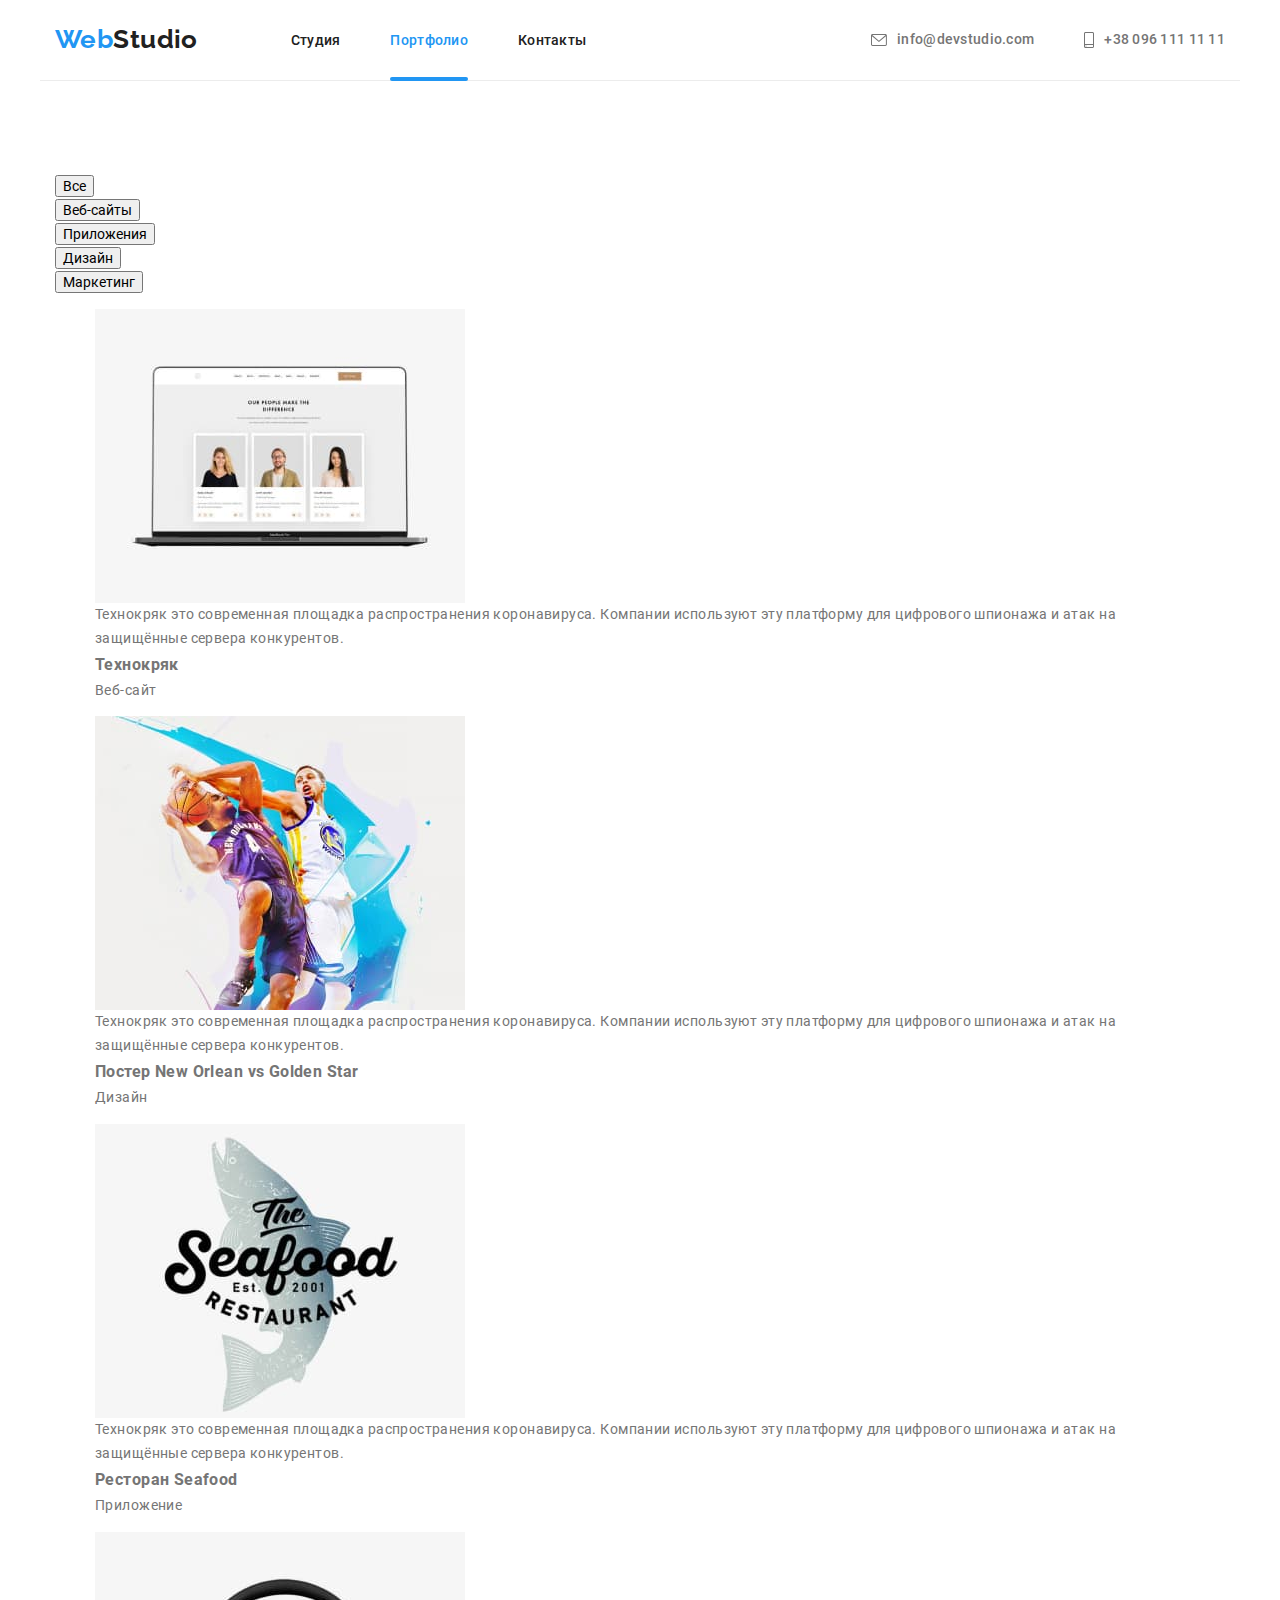
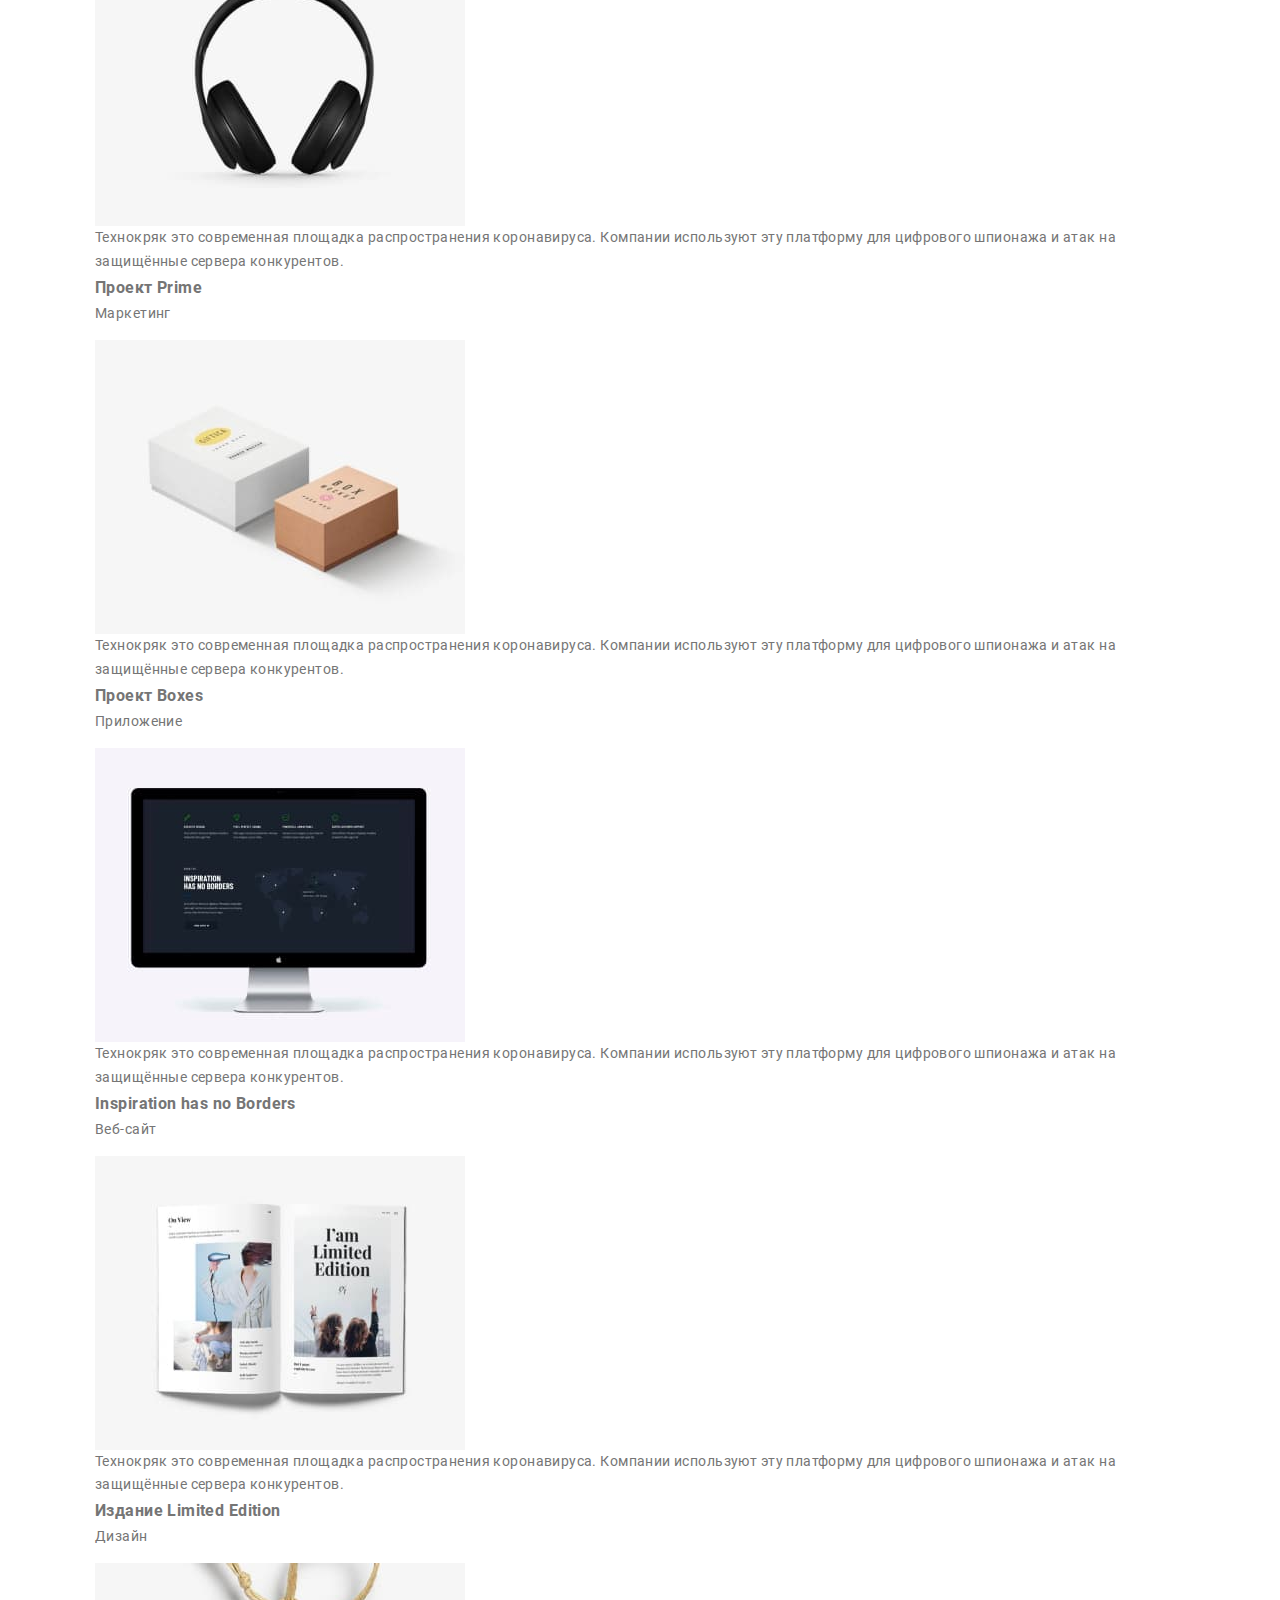
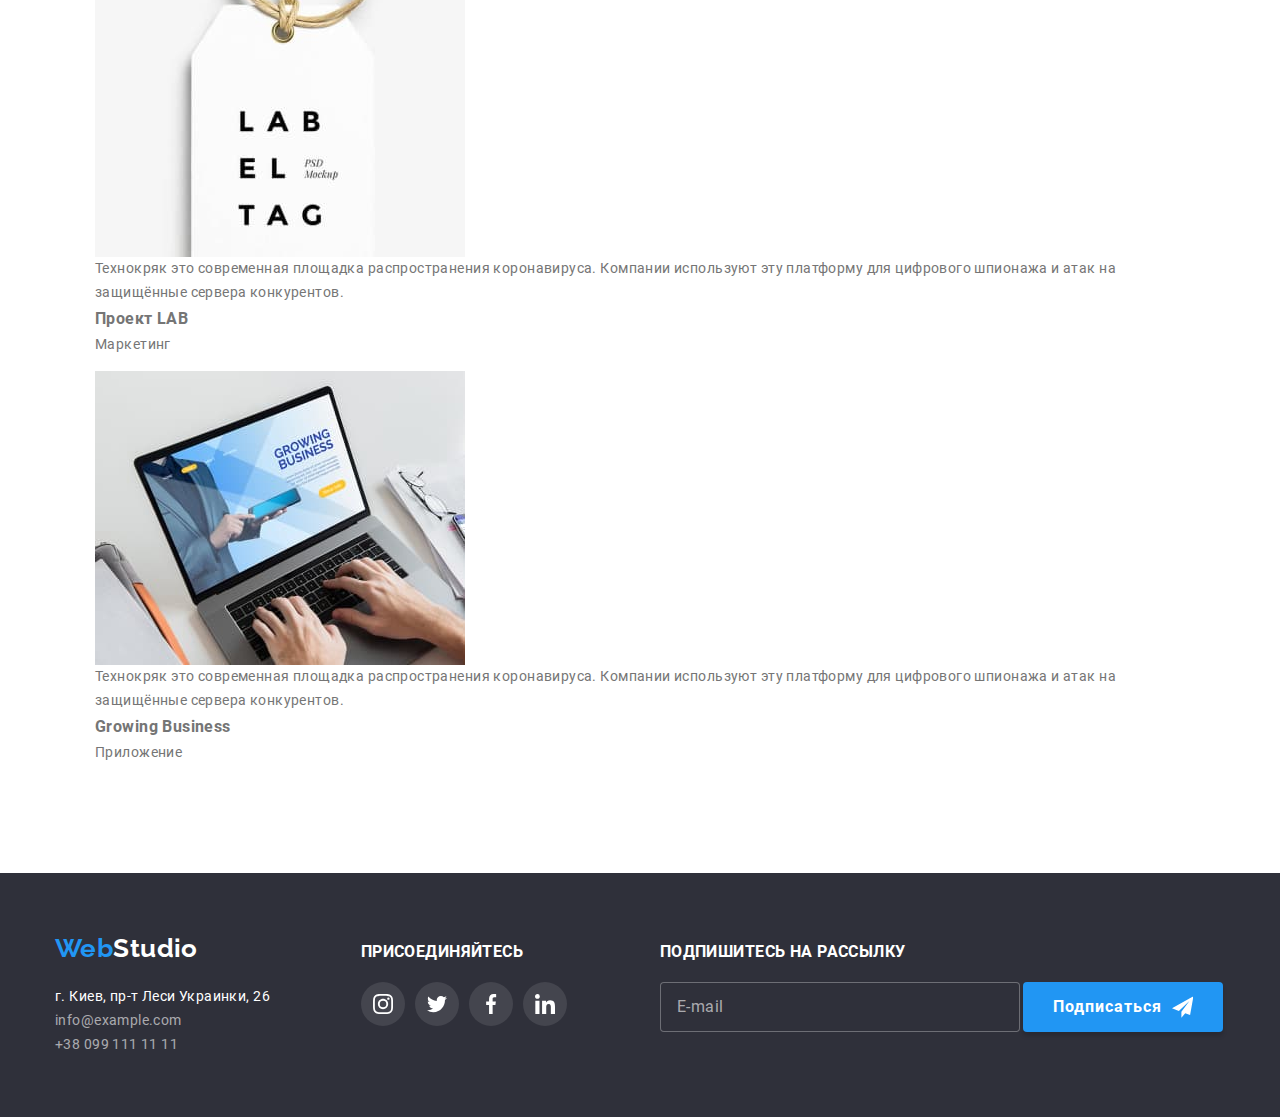
==== commit b81f70a8: "index" ====
--- a/portfolio.html
+++ b/portfolio.html
@@ -12,7 +12,7 @@
 
     <header>
       <div class="container container--bottomline">
-        <a href="./index.html" class="logo"><span>Web</span>Studio</a>
+        <a class="logo" href="./index.html">Web<span>Studio</span></a>
         <nav class="top-line">
           <ul class="navigation">
             <li class="navigation__item">
@@ -253,7 +253,7 @@
       <div class="container container--baseline">
         <div class="footer-contacts">
           <a href="./index.html" class="logo logo--light"
-            ><span class="blue-logo">Web</span>Studio</a
+            >Web<span>Studio</span></a
           >
           <address class="footer__address">
             <ul>
--- a/sass/main.css
+++ b/sass/main.css
@@ -1,3 +1,4 @@
+@charset "UTF-8";
 /*! modern-normalize v1.1.0 | MIT License | https://github.com/sindresorhus/modern-normalize */
 /*
 Document
@@ -310,8 +311,8 @@
 
 body {
   font-family: Roboto, Raleway, sans-serif;
-  background: var(--white-color);
-  color: var(--main-color);
+  background: #ffffff;
+  color: #757575;
   font-size: 14px;
   line-height: 1.71;
   letter-spacing: 0.03em;
@@ -377,6 +378,14 @@
 
 .section--light-background {
   background-color: #f5f4fa;
+}
+
+.section__header {
+  color: #212121;
+  font-weight: 700;
+  font-size: 36px;
+  line-height: 1.16;
+  text-align: center;
 }
 
 .visually-hidden {
@@ -678,4 +687,453 @@
 .subscribe__icon {
   margin-left: 10px;
 }
+
+.activities {
+  display: -webkit-box;
+  display: -ms-flexbox;
+  display: flex;
+  -webkit-box-pack: justify;
+      -ms-flex-pack: justify;
+          justify-content: space-between;
+  margin-top: 50px;
+}
+
+.activities__item {
+  position: relative;
+}
+
+.activities__header {
+  display: -webkit-box;
+  display: -ms-flexbox;
+  display: flex;
+  -webkit-box-align: center;
+      -ms-flex-align: center;
+          align-items: center;
+  -webkit-box-pack: center;
+      -ms-flex-pack: center;
+          justify-content: center;
+  position: absolute;
+  bottom: 0;
+  width: 100%;
+  height: 70px;
+  background-color: rgba(47, 48, 58, 0.8);
+  color: #ffffff;
+  font-weight: 700;
+  font-size: 14px;
+  line-height: 1.14;
+  text-align: center;
+  text-transform: uppercase;
+}
+
+.hero {
+  max-width: 1600px;
+  height: 600px;
+  margin-left: auto;
+  margin-right: auto;
+  padding-top: 200px;
+  padding-bottom: 200px;
+  background-color: #2f303a;
+  text-align: center;
+  background-image: -webkit-gradient(linear, left top, right top, from(rgba(47, 48, 58, 0.4)), to(rgba(47, 48, 58, 0.4))), url("../images/hero_background.jpg");
+  background-image: linear-gradient(to right, rgba(47, 48, 58, 0.4), rgba(47, 48, 58, 0.4)), url("../images/hero_background.jpg");
+  background-size: cover;
+  background-repeat: no-repeat;
+}
+
+.hero__title {
+  color: #ffffff;
+  font-weight: 900;
+  font-size: 44px;
+  line-height: 1.36;
+  letter-spacing: 0.06em;
+  text-transform: uppercase;
+}
+
+.hero__button {
+  margin-top: 30px;
+  padding: 10px 32px;
+  border: 0px;
+  border-radius: 4px;
+  min-width: 200px;
+  text-align: center;
+  background-color: #2196f3;
+  color: #ffffff;
+  cursor: pointer;
+  font-weight: 700;
+  font-size: 16px;
+  line-height: 1.87;
+  letter-spacing: 0.06em;
+  -webkit-box-shadow: 0px 4px 4px rgba(0, 0, 0, 0.15);
+          box-shadow: 0px 4px 4px rgba(0, 0, 0, 0.15);
+  -webkit-transition: background-color 250ms cubic-bezier(0.4, 0, 0.2, 1);
+  transition: background-color 250ms cubic-bezier(0.4, 0, 0.2, 1);
+}
+
+.hero__button:hover, .hero__button:focus {
+  background-color: #188ce8;
+}
+
+.features {
+  display: -webkit-box;
+  display: -ms-flexbox;
+  display: flex;
+}
+
+.features__title {
+  margin-bottom: 10px;
+  color: #212121;
+  font-weight: 700;
+  line-height: 1.14;
+  text-transform: uppercase;
+}
+
+.features__item {
+  width: 270px;
+  -webkit-box-align: baseline;
+      -ms-flex-align: baseline;
+          align-items: baseline;
+}
+
+.features__item:not(:last-child) {
+  margin-right: 30px;
+}
+
+.features__box {
+  display: -webkit-box;
+  display: -ms-flexbox;
+  display: flex;
+  -webkit-box-align: center;
+      -ms-flex-align: center;
+          align-items: center;
+  -webkit-box-pack: center;
+      -ms-flex-pack: center;
+          justify-content: center;
+  margin-bottom: 30px;
+  padding: 25px 0;
+  background-color: #f5f4fa;
+  border-radius: 4px;
+}
+
+.team {
+  display: -webkit-box;
+  display: -ms-flexbox;
+  display: flex;
+  -webkit-box-pack: justify;
+      -ms-flex-pack: justify;
+          justify-content: space-between;
+  margin-top: 50px;
+}
+
+.team__item {
+  display: block;
+  margin: 0;
+  padding: 0;
+  background-color: #ffffff;
+  border-radius: 0px 0px 4px 4px;
+  -webkit-box-shadow: 0px 1px 3px rgba(0, 0, 0, 0.12), 0px 1px 1px rgba(0, 0, 0, 0.14), 0px 2px 1px rgba(0, 0, 0, 0.2);
+          box-shadow: 0px 1px 3px rgba(0, 0, 0, 0.12), 0px 1px 1px rgba(0, 0, 0, 0.14), 0px 2px 1px rgba(0, 0, 0, 0.2);
+}
+
+.team__wrapper {
+  margin: 0;
+  padding: 0;
+  padding-top: 30px;
+  padding-bottom: 30px;
+}
+
+.team__name {
+  color: #212121;
+  font-weight: 500;
+  font-size: 16px;
+  line-height: 1.19;
+  text-align: center;
+  margin-bottom: 10px;
+}
+
+.team__profession {
+  font-size: 16px;
+  line-height: 1.19;
+  text-align: center;
+}
+
+.clients {
+  margin-top: 50px;
+  display: -webkit-box;
+  display: -ms-flexbox;
+  display: flex;
+  -webkit-box-pack: justify;
+      -ms-flex-pack: justify;
+          justify-content: space-between;
+}
+
+.clients__link {
+  display: -webkit-inline-box;
+  display: -ms-inline-flexbox;
+  display: inline-flex;
+  -webkit-box-pack: center;
+      -ms-flex-pack: center;
+          justify-content: center;
+  -webkit-box-align: center;
+      -ms-flex-align: center;
+          align-items: center;
+  width: 170px;
+  padding-top: 16px;
+  padding-bottom: 16px;
+  border: 1px solid #afb1b8;
+  border-radius: 4px;
+  fill: #afb1b8;
+  -webkit-transition: fill 250ms cubic-bezier(0.4, 0, 0.2, 1);
+  transition: fill 250ms cubic-bezier(0.4, 0, 0.2, 1);
+}
+
+.clients__link:hover, .clients__link:focus {
+  fill: #2196f3;
+  border: 1px solid #2196f3;
+}
+
+.backdrop {
+  position: fixed;
+  top: 0;
+  left: 0;
+  width: 100%;
+  height: 100%;
+  background-color: rgba(0, 0, 0, 0.2);
+  -webkit-transition: opacity 250ms cubic-bezier(0.4, 0, 0.2, 1);
+  transition: opacity 250ms cubic-bezier(0.4, 0, 0.2, 1);
+}
+
+.backdrop.is-hidden {
+  opacity: 0;
+  pointer-events: none;
+}
+
+.backdrop.is-hidden .modal {
+  -webkit-transform: translate(-50%, -50%) scale(0.5);
+          transform: translate(-50%, -50%) scale(0.5);
+}
+
+.icon-close {
+  position: absolute;
+  top: 8px;
+  right: 8px;
+  width: 30px;
+  height: 30px;
+  border-radius: 50%;
+  border: 1px solid rgba(0, 0, 0, 0.1);
+  background-color: #ffffff;
+  cursor: pointer;
+  -webkit-transition: fill 250ms cubic-bezier(0.4, 0, 0.2, 1);
+  transition: fill 250ms cubic-bezier(0.4, 0, 0.2, 1);
+}
+
+.icon-close:hover, .icon-close:focus {
+  fill: #2196f3;
+}
+
+.modal {
+  position: absolute;
+  top: 50%;
+  left: 50%;
+  -webkit-transform: translate(-50%, -50%) scale(1);
+          transform: translate(-50%, -50%) scale(1);
+  width: 528px;
+  padding: 40px;
+  background-color: #ffffff;
+  -webkit-box-shadow: 0px 1px 3px rgba(0, 0, 0, 0.12), 0px 1px 1px rgba(0, 0, 0, 0.14), 0px 2px 1px rgba(0, 0, 0, 0.2);
+          box-shadow: 0px 1px 3px rgba(0, 0, 0, 0.12), 0px 1px 1px rgba(0, 0, 0, 0.14), 0px 2px 1px rgba(0, 0, 0, 0.2);
+  border-radius: 4px;
+  -webkit-transition: -webkit-transform 250ms cubic-bezier(0.4, 0, 0.2, 1);
+  transition: -webkit-transform 250ms cubic-bezier(0.4, 0, 0.2, 1);
+  transition: transform 250ms cubic-bezier(0.4, 0, 0.2, 1);
+  transition: transform 250ms cubic-bezier(0.4, 0, 0.2, 1), -webkit-transform 250ms cubic-bezier(0.4, 0, 0.2, 1);
+}
+
+.modal__header {
+  margin-bottom: 12px;
+  text-align: center;
+  font-weight: 700;
+  font-size: 20px;
+  line-height: 1.15;
+  color: #212121;
+}
+
+.modal__form {
+  display: -webkit-box;
+  display: -ms-flexbox;
+  display: flex;
+  -webkit-box-orient: vertical;
+  -webkit-box-direction: normal;
+      -ms-flex-direction: column;
+          flex-direction: column;
+  font-weight: 400;
+  font-size: 12px;
+  line-height: 1.17;
+  letter-spacing: 0.01em;
+}
+
+.modal__label {
+  position: relative;
+  display: -webkit-box;
+  display: -ms-flexbox;
+  display: flex;
+  -webkit-box-orient: vertical;
+  -webkit-box-direction: normal;
+      -ms-flex-direction: column;
+          flex-direction: column;
+}
+
+.modal__form input,
+.modal__form textarea {
+  border: 1px solid rgba(33, 33, 33, 0.2);
+  border-radius: 4px;
+  -webkit-transition: border 250ms cubic-bezier(0.4, 0, 0.2, 1);
+  transition: border 250ms cubic-bezier(0.4, 0, 0.2, 1);
+}
+
+.modal__form input:focus-within,
+.modal__form textarea:focus-within {
+  border: 1px solid #2196f3;
+  outline: none;
+}
+
+.modal__icon {
+  position: absolute;
+  top: 28px;
+  left: 15px;
+  display: inline-block;
+  -webkit-transition: fill 250ms cubic-bezier(0.4, 0, 0.2, 1);
+  transition: fill 250ms cubic-bezier(0.4, 0, 0.2, 1);
+}
+
+/* кнопка отправки модального окна */
+.modal__button {
+  display: -webkit-box;
+  display: -ms-flexbox;
+  display: flex;
+  -webkit-box-align: center;
+      -ms-flex-align: center;
+          align-items: center;
+  -webkit-box-pack: center;
+      -ms-flex-pack: center;
+          justify-content: center;
+  margin-left: auto;
+  margin-right: auto;
+  width: 200px;
+  height: 50px;
+  font-weight: 700;
+  font-size: 16px;
+  line-height: 1.87;
+  letter-spacing: 0.06em;
+  color: #ffffff;
+  background: #2196f3;
+  border-color: transparent;
+  -webkit-box-shadow: 0px 4px 4px rgba(0, 0, 0, 0.15);
+          box-shadow: 0px 4px 4px rgba(0, 0, 0, 0.15);
+  border-radius: 4px;
+  cursor: pointer;
+  -webkit-transition: background-color 250ms cubic-bezier(0.4, 0, 0.2, 1);
+  transition: background-color 250ms cubic-bezier(0.4, 0, 0.2, 1);
+}
+
+.modal__button:hover, .modal__button:focus {
+  background-color: #188ce8;
+}
+
+.modal__form .modal__label:not(:last-child) {
+  margin-bottom: 10px;
+}
+
+.modal__label input {
+  position: relative;
+  min-height: 40px;
+  margin-top: 4px;
+  padding-left: 42px;
+  font-size: 16px;
+}
+
+input[type="text"]:focus-within ~ .modal__icon,
+input[type="tel"]:focus-within ~ .modal__icon,
+input[type="email"]:focus-within ~ .modal__icon {
+  fill: #2196f3;
+}
+
+textarea {
+  margin-top: 4px;
+  padding: 12px 16px;
+  font-size: 16px;
+  resize: none;
+}
+
+textarea::-webkit-input-placeholder {
+  font-weight: 400;
+  font-size: 14px;
+  line-height: 1.14;
+  letter-spacing: 0.01em;
+  color: rgba(117, 117, 117, 0.5);
+}
+
+textarea:-ms-input-placeholder {
+  font-weight: 400;
+  font-size: 14px;
+  line-height: 1.14;
+  letter-spacing: 0.01em;
+  color: rgba(117, 117, 117, 0.5);
+}
+
+textarea::-ms-input-placeholder {
+  font-weight: 400;
+  font-size: 14px;
+  line-height: 1.14;
+  letter-spacing: 0.01em;
+  color: rgba(117, 117, 117, 0.5);
+}
+
+textarea::placeholder {
+  font-weight: 400;
+  font-size: 14px;
+  line-height: 1.14;
+  letter-spacing: 0.01em;
+  color: rgba(117, 117, 117, 0.5);
+}
+
+.checkbox {
+  display: -webkit-box;
+  display: -ms-flexbox;
+  display: flex;
+  margin-top: 10px;
+  margin-bottom: 30px;
+  font-weight: 400;
+  font-size: 14px;
+}
+
+input[type="checkbox"] {
+  margin-right: 8px;
+}
+
+.checkbox__link {
+  margin-left: 4px;
+  color: #2196f3;
+}
+
+/* кастом чекбокс */
+.checkbox__icon {
+  display: inline-block;
+  width: 16px;
+  height: 15px;
+  margin-right: 7px;
+  margin-bottom: 0;
+  border: 2px solid #212121;
+  border-radius: 2px;
+  background-image: url(../images/currect_icon.svg);
+  background-size: contain;
+  background-repeat: no-repeat;
+}
+
+input[type="checkbox"]:checked + .checkbox__icon {
+  margin-right: 7px;
+  background-color: #2196f3;
+  border: 1px solid #2196f3;
+  border-radius: 2px;
+  background-origin: border-box;
+}
 /*# sourceMappingURL=main.css.map */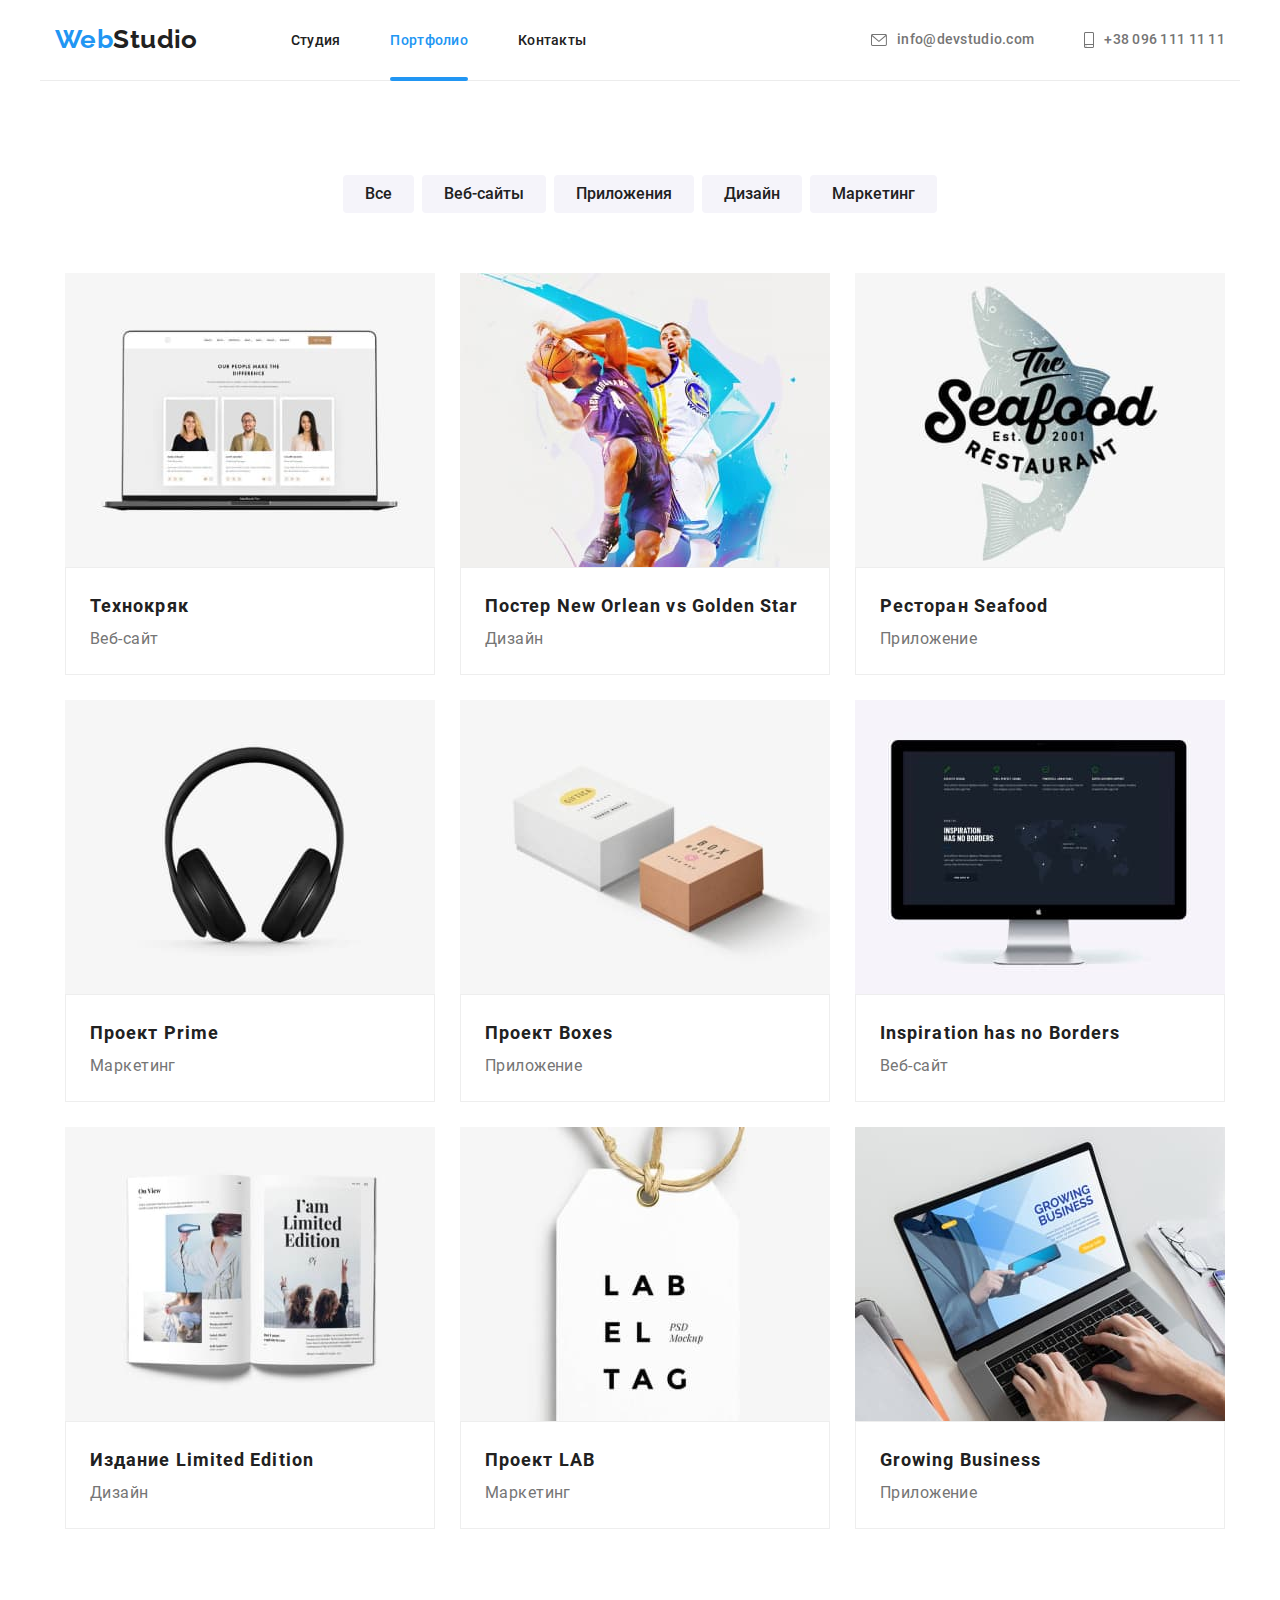
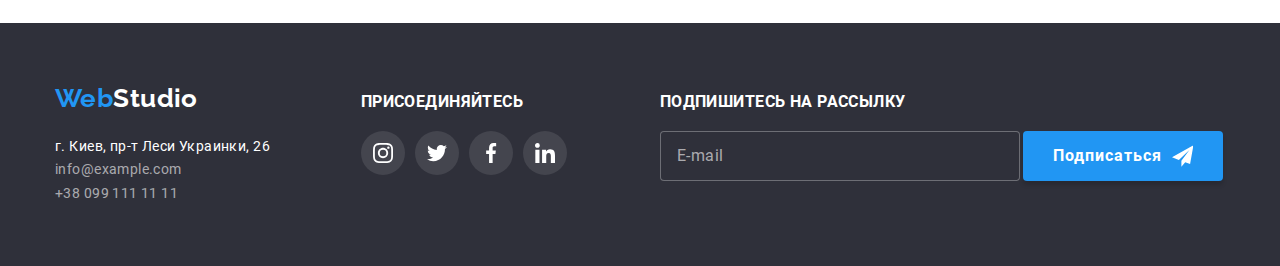
==== commit 03c20b1c: "portfolio" ====
--- a/portfolio.html
+++ b/portfolio.html
@@ -60,185 +60,204 @@
       <section class="section">
         <div class="container">
           <ul class="filter">
-            <li><button type="button">Все</button></li>
-            <li><button type="button">Веб-сайты</button></li>
-            <li><button type="button">Приложения</button></li>
-            <li><button type="button">Дизайн</button></li>
-            <li><button type="button">Маркетинг</button></li>
+            <li class="filter__item">
+              <button class="filter__button" type="button">Все</button>
+            </li>
+            <li class="filter__item">
+              <button class="filter__button" type="button">Веб-сайты</button>
+            </li>
+            <li class="filter__item">
+              <button class="filter__button" type="button">Приложения</button>
+            </li>
+            <li class="filter__item">
+              <button class="filter__button" type="button">Дизайн</button>
+            </li>
+            <li class="filter__item">
+              <button class="filter__button" type="button">Маркетинг</button>
+            </li>
           </ul>
 
-          <!-- Cards -->
-
-          <ul class="cards">
-            <li>
-              <figure class="portfolio">
-                <div class="cards-photo">
+          <!-- Portfolio -->
+
+          <ul class="portfolio">
+            <li class="portfolio__card">
+              <figure class="portfolio__figure">
+                <div class="portfolio__photo">
                   <img src="./images/website.jpg" alt="techcrash" width="370" />
-                  <p>
-                    Технокряк это современная площадка распространения
-                    коронавируса. Компании используют эту платформу для
-                    цифрового шпионажа и атак на защищённые сервера конкурентов.
-                  </p>
-                </div>
-                <figcaption>
-                  <h3>Технокряк</h3>
-                  <p>Веб-сайт</p>
-                </figcaption>
-              </figure>
-            </li>
-            <li>
-              <figure class="portfolio">
-                <div class="cards-photo">
+                  <p class="portfolio__description">
+                    Технокряк это современная площадка распространения
+                    коронавируса. Компании используют эту платформу для
+                    цифрового шпионажа и атак на защищённые сервера конкурентов.
+                  </p>
+                </div>
+                <figcaption class="portfolio__text-box">
+                  <h3 class="portfolio__title">Технокряк</h3>
+                  <p class="portfolio__filter">Веб-сайт</p>
+                </figcaption>
+              </figure>
+            </li>
+            <li class="portfolio__card">
+              <figure class="portfolio__figure">
+                <div class="portfolio__photo">
                   <img
                     src="./images/design-post.jpg"
                     alt="design-post"
                     width="370"
-                  />
-                  <p>
-                    Технокряк это современная площадка распространения
-                    коронавируса. Компании используют эту платформу для
-                    цифрового шпионажа и атак на защищённые сервера конкурентов.
-                  </p>
-                </div>
-                <figcaption>
-                  <h3>Постер New Orlean vs Golden Star</h3>
-                  <p>Дизайн</p>
-                </figcaption>
-              </figure>
-            </li>
-            <li>
-              <figure class="portfolio">
-                <div class="cards-photo">
+                    height="294"
+                  />
+                  <p class="portfolio__description">
+                    Технокряк это современная площадка распространения
+                    коронавируса. Компании используют эту платформу для
+                    цифрового шпионажа и атак на защищённые сервера конкурентов.
+                  </p>
+                </div>
+                <figcaption class="portfolio__text-box">
+                  <h3 class="portfolio__title">
+                    Постер New Orlean vs Golden Star
+                  </h3>
+                  <p class="portfolio__filter">Дизайн</p>
+                </figcaption>
+              </figure>
+            </li>
+            <li class="portfolio__card">
+              <figure class="portfolio__figure">
+                <div class="portfolio__photo">
                   <img
                     src="./images/restoraunt-app.jpg"
                     alt="restoraunt-app"
                     width="370"
-                  />
-                  <p>
-                    Технокряк это современная площадка распространения
-                    коронавируса. Компании используют эту платформу для
-                    цифрового шпионажа и атак на защищённые сервера конкурентов.
-                  </p>
-                </div>
-                <figcaption>
-                  <h3>Ресторан Seafood</h3>
-                  <p>Приложение</p>
-                </figcaption>
-              </figure>
-            </li>
-            <li>
-              <figure class="portfolio">
-                <div class="cards-photo">
+                    height="294"
+                  />
+                  <p class="portfolio__description">
+                    Технокряк это современная площадка распространения
+                    коронавируса. Компании используют эту платформу для
+                    цифрового шпионажа и атак на защищённые сервера конкурентов.
+                  </p>
+                </div>
+                <figcaption class="portfolio__text-box">
+                  <h3 class="portfolio__title">Ресторан Seafood</h3>
+                  <p class="portfolio__filter">Приложение</p>
+                </figcaption>
+              </figure>
+            </li>
+            <li class="portfolio__card">
+              <figure class="portfolio__figure">
+                <div class="portfolio__photo">
                   <img
                     src="./images/prime-market.jpg"
                     alt="prime-market"
                     width="370"
-                  />
-                  <p>
-                    Технокряк это современная площадка распространения
-                    коронавируса. Компании используют эту платформу для
-                    цифрового шпионажа и атак на защищённые сервера конкурентов.
-                  </p>
-                </div>
-                <figcaption>
-                  <h3>Проект Prime</h3>
-                  <p>Маркетинг</p>
-                </figcaption>
-              </figure>
-            </li>
-            <li>
-              <figure class="portfolio">
-                <div class="cards-photo">
+                    height="294"
+                  />
+                  <p class="portfolio__description">
+                    Технокряк это современная площадка распространения
+                    коронавируса. Компании используют эту платформу для
+                    цифрового шпионажа и атак на защищённые сервера конкурентов.
+                  </p>
+                </div>
+                <figcaption class="portfolio__text-box">
+                  <h3 class="portfolio__title">Проект Prime</h3>
+                  <p class="portfolio__filter">Маркетинг</p>
+                </figcaption>
+              </figure>
+            </li>
+            <li class="portfolio__card">
+              <figure class="portfolio__figure">
+                <div class="portfolio__photo">
                   <img src="./images/box-app.jpg" alt="box-app" width="370" />
-                  <p>
-                    Технокряк это современная площадка распространения
-                    коронавируса. Компании используют эту платформу для
-                    цифрового шпионажа и атак на защищённые сервера конкурентов.
-                  </p>
-                </div>
-                <figcaption>
-                  <h3>Проект Boxes</h3>
-                  <p>Приложение</p>
-                </figcaption>
-              </figure>
-            </li>
-            <li>
-              <figure class="portfolio">
-                <div class="cards-photo">
+                  <p class="portfolio__description">
+                    Технокряк это современная площадка распространения
+                    коронавируса. Компании используют эту платформу для
+                    цифрового шпионажа и атак на защищённые сервера конкурентов.
+                  </p>
+                </div>
+                <figcaption class="portfolio__text-box">
+                  <h3 class="portfolio__title">Проект Boxes</h3>
+                  <p class="portfolio__filter">Приложение</p>
+                </figcaption>
+              </figure>
+            </li>
+            <li class="portfolio__card">
+              <figure class="portfolio__figure">
+                <div class="portfolio__photo">
                   <img
                     src="./images/insperation-website.jpg"
                     alt="insperation-website"
                     width="370"
-                  />
-                  <p>
-                    Технокряк это современная площадка распространения
-                    коронавируса. Компании используют эту платформу для
-                    цифрового шпионажа и атак на защищённые сервера конкурентов.
-                  </p>
-                </div>
-                <figcaption>
-                  <h3>Inspiration has no Borders</h3>
-                  <p>Веб-сайт</p>
-                </figcaption>
-              </figure>
-            </li>
-            <li>
-              <figure class="portfolio">
-                <div class="cards-photo">
+                    height="294"
+                  />
+                  <p class="portfolio__description">
+                    Технокряк это современная площадка распространения
+                    коронавируса. Компании используют эту платформу для
+                    цифрового шпионажа и атак на защищённые сервера конкурентов.
+                  </p>
+                </div>
+                <figcaption class="portfolio__text-box">
+                  <h3 class="portfolio__title">Inspiration has no Borders</h3>
+                  <p class="portfolio__filter">Веб-сайт</p>
+                </figcaption>
+              </figure>
+            </li>
+            <li class="portfolio__card">
+              <figure class="portfolio__figure">
+                <div class="portfolio__photo">
                   <img
                     src="./images/limited-edition-design.jpg"
                     alt="limited-edition-design"
                     width="370"
-                  />
-                  <p>
-                    Технокряк это современная площадка распространения
-                    коронавируса. Компании используют эту платформу для
-                    цифрового шпионажа и атак на защищённые сервера конкурентов.
-                  </p>
-                </div>
-                <figcaption>
-                  <h3>Издание Limited Edition</h3>
-                  <p>Дизайн</p>
-                </figcaption>
-              </figure>
-            </li>
-            <li>
-              <figure class="portfolio">
-                <div class="cards-photo">
+                    height="294"
+                  />
+                  <p class="portfolio__description">
+                    Технокряк это современная площадка распространения
+                    коронавируса. Компании используют эту платформу для
+                    цифрового шпионажа и атак на защищённые сервера конкурентов.
+                  </p>
+                </div>
+                <figcaption class="portfolio__text-box">
+                  <h3 class="portfolio__title">Издание Limited Edition</h3>
+                  <p class="portfolio__filter">Дизайн</p>
+                </figcaption>
+              </figure>
+            </li>
+            <li class="portfolio__card">
+              <figure class="portfolio__figure">
+                <div class="portfolio__photo">
                   <img
                     src="./images/market-lab.jpg"
                     alt="market-lab"
                     width="370"
-                  />
-                  <p>
-                    Технокряк это современная площадка распространения
-                    коронавируса. Компании используют эту платформу для
-                    цифрового шпионажа и атак на защищённые сервера конкурентов.
-                  </p>
-                </div>
-                <figcaption>
-                  <h3>Проект LAB</h3>
-                  <p>Маркетинг</p>
-                </figcaption>
-              </figure>
-            </li>
-            <li>
-              <figure class="portfolio">
-                <div class="cards-photo">
+                    height="294"
+                  />
+                  <p class="portfolio__description">
+                    Технокряк это современная площадка распространения
+                    коронавируса. Компании используют эту платформу для
+                    цифрового шпионажа и атак на защищённые сервера конкурентов.
+                  </p>
+                </div>
+                <figcaption class="portfolio__text-box">
+                  <h3 class="portfolio__title">Проект LAB</h3>
+                  <p class="portfolio__filter">Маркетинг</p>
+                </figcaption>
+              </figure>
+            </li>
+            <li class="portfolio__card">
+              <figure class="portfolio__figure">
+                <div class="portfolio__photo">
                   <img
                     src="./images/business-app.jpg"
                     alt="business-app"
                     width="370"
-                  />
-                  <p>
-                    Технокряк это современная площадка распространения
-                    коронавируса. Компании используют эту платформу для
-                    цифрового шпионажа и атак на защищённые сервера конкурентов.
-                  </p>
-                </div>
-                <figcaption>
-                  <h3>Growing Business</h3>
-                  <p>Приложение</p>
+                    height="294"
+                  />
+                  <p class="portfolio__description">
+                    Технокряк это современная площадка распространения
+                    коронавируса. Компании используют эту платформу для
+                    цифрового шпионажа и атак на защищённые сервера конкурентов.
+                  </p>
+                </div>
+                <figcaption class="portfolio__text-box">
+                  <h3 class="portfolio__title">Growing Business</h3>
+                  <p class="portfolio__filter">Приложение</p>
                 </figcaption>
               </figure>
             </li>
--- a/sass/main.css
+++ b/sass/main.css
@@ -1136,4 +1136,155 @@
   border-radius: 2px;
   background-origin: border-box;
 }
+
+.filter {
+  display: -webkit-box;
+  display: -ms-flexbox;
+  display: flex;
+  -webkit-box-pack: center;
+      -ms-flex-pack: center;
+          justify-content: center;
+  margin-bottom: 50px;
+}
+
+.filter__item + .filter__item {
+  margin-left: 8px;
+}
+
+.filter__button {
+  padding: 6px 22px;
+  color: #212121;
+  background-color: #f5f4fa;
+  cursor: pointer;
+  border: 0px;
+  border-radius: 4px;
+  font-family: inherit;
+  font-weight: 500;
+  font-size: 16px;
+  line-height: 1.62;
+  text-align: center;
+  -webkit-transition: color 250ms cubic-bezier(0.4, 0, 0.2, 1), background-color 250ms cubic-bezier(0.4, 0, 0.2, 1), -webkit-box-shadow 250ms cubic-bezier(0.4, 0, 0.2, 1);
+  transition: color 250ms cubic-bezier(0.4, 0, 0.2, 1), background-color 250ms cubic-bezier(0.4, 0, 0.2, 1), -webkit-box-shadow 250ms cubic-bezier(0.4, 0, 0.2, 1);
+  transition: color 250ms cubic-bezier(0.4, 0, 0.2, 1), background-color 250ms cubic-bezier(0.4, 0, 0.2, 1), box-shadow 250ms cubic-bezier(0.4, 0, 0.2, 1);
+  transition: color 250ms cubic-bezier(0.4, 0, 0.2, 1), background-color 250ms cubic-bezier(0.4, 0, 0.2, 1), box-shadow 250ms cubic-bezier(0.4, 0, 0.2, 1), -webkit-box-shadow 250ms cubic-bezier(0.4, 0, 0.2, 1);
+}
+
+.filter__button:active, .filter__button:hover, .filter__button:focus {
+  color: #ffffff;
+  background-color: #2196f3;
+  -webkit-box-shadow: 0px 3px 1px rgba(0, 0, 0, 0.1), 0px 1px 2px rgba(0, 0, 0, 0.08), 0px 2px 2px rgba(0, 0, 0, 0.12);
+          box-shadow: 0px 3px 1px rgba(0, 0, 0, 0.1), 0px 1px 2px rgba(0, 0, 0, 0.08), 0px 2px 2px rgba(0, 0, 0, 0.12);
+}
+
+.portfolio {
+  display: -webkit-box;
+  display: -ms-flexbox;
+  display: flex;
+  -ms-flex-wrap: wrap;
+      flex-wrap: wrap;
+  margin-left: -15px;
+  margin-top: -15px;
+}
+
+.portfolio__card {
+  margin-left: 25px;
+  margin-top: 25px;
+}
+
+.portfolio__photo {
+  position: relative;
+  display: -webkit-box;
+  display: -ms-flexbox;
+  display: flex;
+  -webkit-box-align: center;
+      -ms-flex-align: center;
+          align-items: center;
+  -webkit-box-pack: center;
+      -ms-flex-pack: center;
+          justify-content: center;
+  overflow: hidden;
+}
+
+.portfolio__photo::after {
+  content: "";
+  display: inline-block;
+  position: absolute;
+  top: 0;
+  left: 0;
+  width: 100%;
+  height: 100%;
+  background-color: #2196f3;
+  opacity: 90%;
+  -webkit-transform: translateY(100%);
+          transform: translateY(100%);
+  -webkit-transition: -webkit-transform 250ms cubic-bezier(0.4, 0, 0.2, 1);
+  transition: -webkit-transform 250ms cubic-bezier(0.4, 0, 0.2, 1);
+  transition: transform 250ms cubic-bezier(0.4, 0, 0.2, 1);
+  transition: transform 250ms cubic-bezier(0.4, 0, 0.2, 1), -webkit-transform 250ms cubic-bezier(0.4, 0, 0.2, 1);
+}
+
+.portfolio__description {
+  display: -webkit-box;
+  display: -ms-flexbox;
+  display: flex;
+  position: absolute;
+  font-size: 18px;
+  line-height: 1.56;
+  color: #ffffff;
+  z-index: 1;
+  margin-right: 24px;
+  margin-left: 24px;
+  opacity: 0;
+  -webkit-transition: opacity 250ms cubic-bezier(0.4, 0, 0.2, 1);
+  transition: opacity 250ms cubic-bezier(0.4, 0, 0.2, 1);
+}
+
+.portfolio__text-box {
+  padding: 20px 24px;
+  border: 1px solid #eeeeee;
+}
+
+.portfolio__figure {
+  text-decoration: none;
+  display: block;
+  margin: 0;
+  padding: 0;
+  -webkit-transition: -webkit-box-shadow 250ms cubic-bezier(0.4, 0, 0.2, 1);
+  transition: -webkit-box-shadow 250ms cubic-bezier(0.4, 0, 0.2, 1);
+  transition: box-shadow 250ms cubic-bezier(0.4, 0, 0.2, 1);
+  transition: box-shadow 250ms cubic-bezier(0.4, 0, 0.2, 1), -webkit-box-shadow 250ms cubic-bezier(0.4, 0, 0.2, 1);
+}
+
+.portfolio__figure:hover, .portfolio__figure:focus {
+  -webkit-box-shadow: 0px 1px 1px rgba(0, 0, 0, 0.12), 0px 4px 4px rgba(0, 0, 0, 0.06), 1px 4px 6px rgba(0, 0, 0, 0.16);
+          box-shadow: 0px 1px 1px rgba(0, 0, 0, 0.12), 0px 4px 4px rgba(0, 0, 0, 0.06), 1px 4px 6px rgba(0, 0, 0, 0.16);
+}
+
+.portfolio__figure:hover .portfolio__photo::after,
+.portfolio__figure:focus .portfolio__photo::after {
+  -webkit-transform: translateY(0);
+          transform: translateY(0);
+}
+
+.portfolio__figure:hover .portfolio__description,
+.portfolio__figure:focus .portfolio__description {
+  opacity: 1;
+}
+
+.portfolio__title {
+  text-align: left;
+  margin: 0px;
+  color: #212121;
+  font-weight: 700;
+  font-size: 18px;
+  line-height: 2;
+  letter-spacing: 0.06em;
+}
+
+.portfolio__filter {
+  margin: 0px;
+  color: #757575;
+  font-size: 16px;
+  line-height: 1.87;
+}
 /*# sourceMappingURL=main.css.map */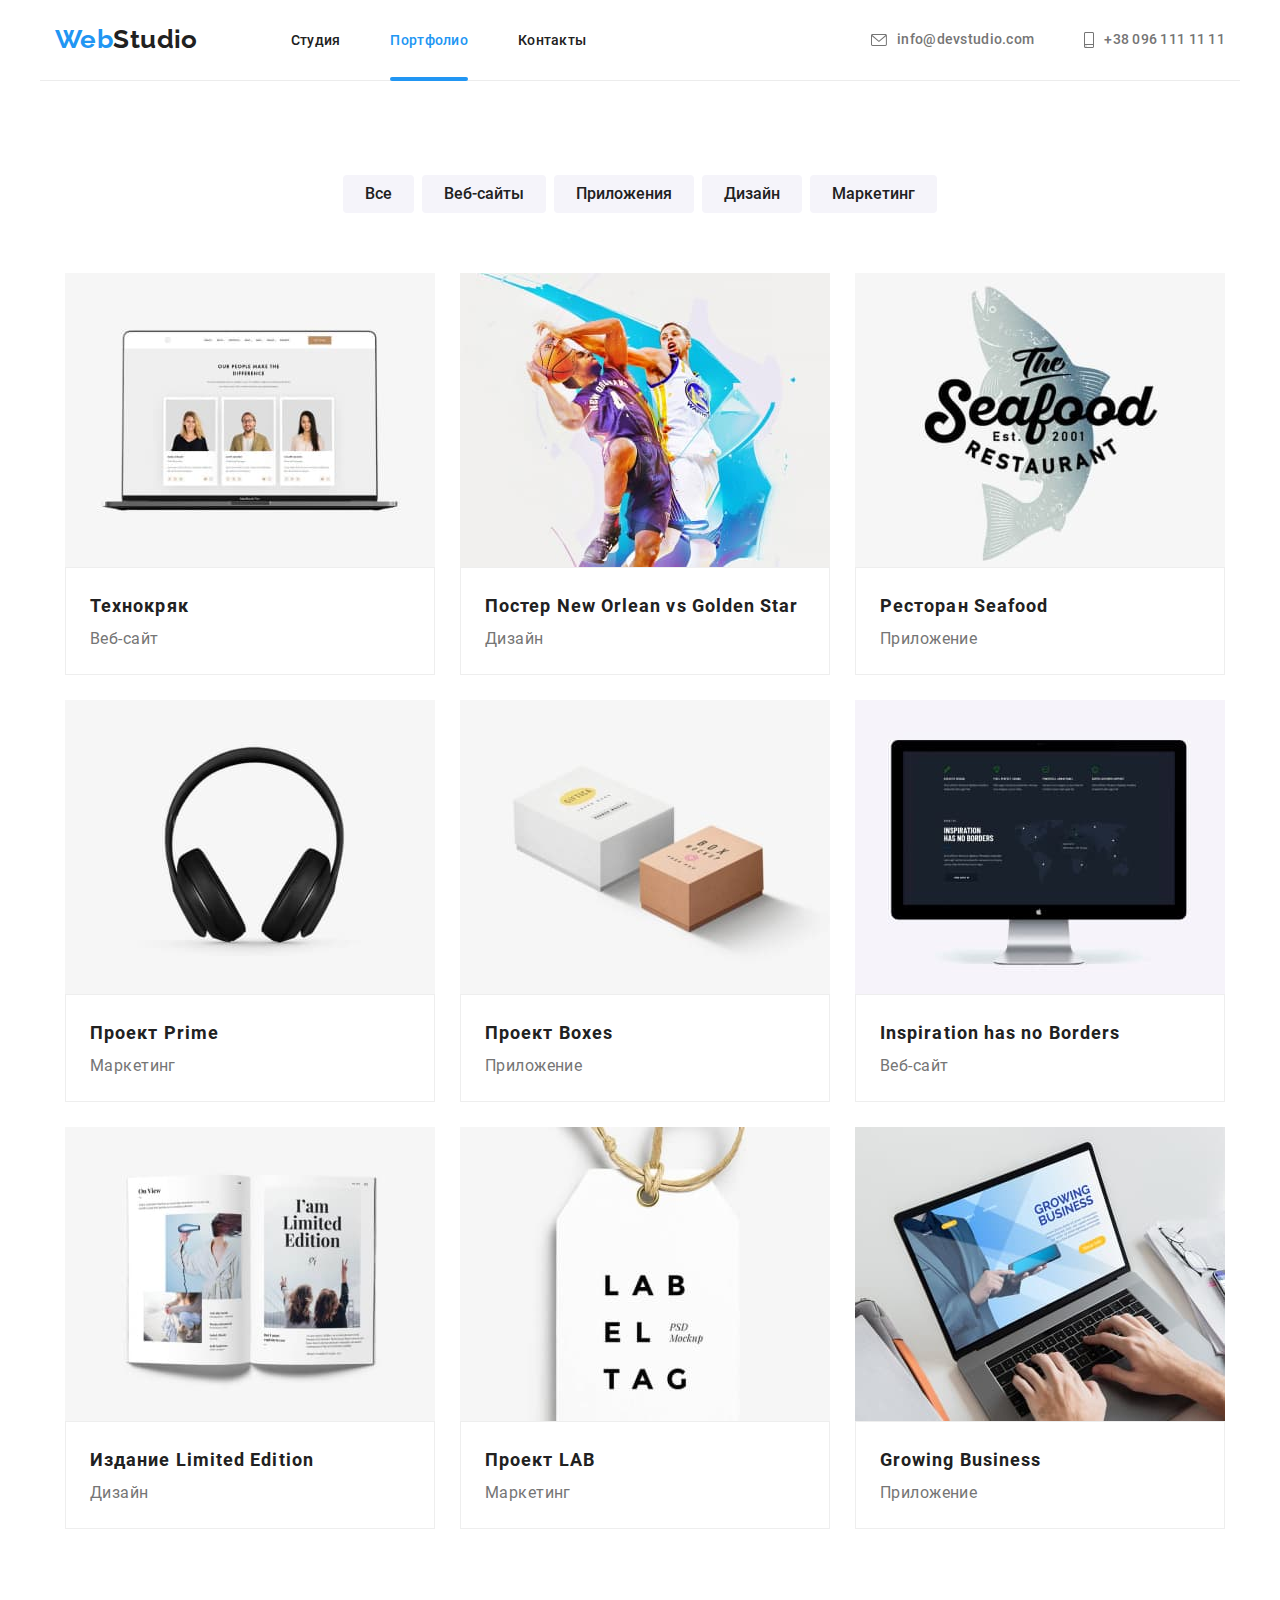
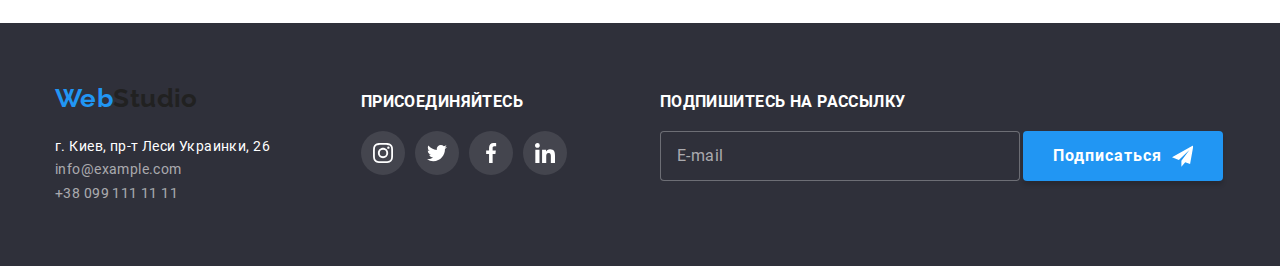
==== commit 0fefdb68: "rework some issues" ====
--- a/portfolio.html
+++ b/portfolio.html
@@ -4,7 +4,7 @@
     <meta charset="UTF-8" />
     <meta http-equiv="X-UA-Compatible" content="IE=edge" />
     <meta name="viewport" content="width=device-width, initial-scale=1.0" />
-    <link href="./sass/main.css" rel="stylesheet" />
+    <link href="./css/main.min.css" rel="stylesheet" />
     <title>Portfolio</title>
   </head>
   <body>
@@ -12,7 +12,7 @@
 
     <header>
       <div class="container container--bottomline">
-        <a class="logo" href="./index.html">Web<span>Studio</span></a>
+        <a class="logo" href="./index.html">Web<span class="span">Studio</span></a>
         <nav class="top-line">
           <ul class="navigation">
             <li class="navigation__item">
@@ -272,7 +272,7 @@
       <div class="container container--baseline">
         <div class="footer-contacts">
           <a href="./index.html" class="logo logo--light"
-            >Web<span>Studio</span></a
+            >Web<span class="span">Studio</span></a
           >
           <address class="footer__address">
             <ul>
--- a/css/main.min.css
+++ b/css/main.min.css
@@ -0,0 +1,2 @@
+/*! modern-normalize v1.1.0 | MIT License | https://github.com/sindresorhus/modern-normalize */*,::before,::after{-webkit-box-sizing:border-box;box-sizing:border-box}html{line-height:1.15;-webkit-text-size-adjust:100%;-moz-tab-size:4;-o-tab-size:4;tab-size:4}body{margin:0;font-family:system-ui,-apple-system,"Segoe UI",Roboto,Helvetica,Arial,sans-serif,"Apple Color Emoji","Segoe UI Emoji"}hr{height:0;color:inherit}abbr[title]{-webkit-text-decoration:underline dotted;text-decoration:underline dotted}b,strong{font-weight:bolder}code,kbd,samp,pre{font-family:ui-monospace, SFMono-Regular, Consolas, 'Liberation Mono', Menlo, monospace;font-size:1em}small{font-size:80%}sub,sup{font-size:75%;line-height:0;position:relative;vertical-align:baseline}sub{bottom:-0.25em}sup{top:-0.5em}table{text-indent:0;border-color:inherit}button,input,optgroup,select,textarea{font-family:inherit;font-size:100%;line-height:1.15;margin:0}button,select{text-transform:none}button,[type='button'],[type='reset'],[type='submit']{-webkit-appearance:button}::-moz-focus-inner{border-style:none;padding:0}:-moz-focusring{outline:1px dotted ButtonText}:-moz-ui-invalid{box-shadow:none}legend{padding:0}progress{vertical-align:baseline}::-webkit-inner-spin-button,::-webkit-outer-spin-button{height:auto}[type='search']{-webkit-appearance:textfield;outline-offset:-2px}::-webkit-search-decoration{-webkit-appearance:none}::-webkit-file-upload-button{-webkit-appearance:button;font:inherit}summary{display:list-item}@font-face{font-family:'Roboto';font-style:normal;font-weight:400;src:local(""),url("../fonts/roboto-v27-latin_cyrillic-regular.woff2") format("woff2"),url("../fonts/roboto-v27-latin_cyrillic-regular.woff") format("woff")}@font-face{font-family:'Roboto';font-style:normal;font-weight:500;src:local(""),url("../fonts/roboto-v27-latin_cyrillic-500.woff2") format("woff2"),url("../fonts/roboto-v27-latin_cyrillic-500.woff") format("woff")}@font-face{font-family:'Roboto';font-style:normal;font-weight:700;src:local(""),url("../fonts/roboto-v27-latin_cyrillic-700.woff2") format("woff2"),url("../fonts/roboto-v27-latin_cyrillic-700.woff") format("woff")}@font-face{font-family:'Roboto';font-style:normal;font-weight:900;src:local(""),url("../fonts/roboto-v27-latin_cyrillic-900.woff2") format("woff2"),url("../fonts/roboto-v27-latin_cyrillic-900.woff") format("woff")}@font-face{font-family:'Raleway';font-style:normal;font-weight:700;src:url("../fonts/raleway-v22-latin_cyrillic-700.eot");src:local(""),url("../fonts/raleway-v22-latin_cyrillic-700.eot?#iefix") format("embedded-opentype"),url("../fonts/raleway-v22-latin_cyrillic-700.woff2") format("woff2"),url("../fonts/raleway-v22-latin_cyrillic-700.woff") format("woff"),url("../fonts/raleway-v22-latin_cyrillic-700.ttf") format("truetype"),url("../fonts/raleway-v22-latin_cyrillic-700.svg#Raleway") format("svg")}body{font-family:Roboto, Raleway, sans-serif;background:#fff;color:#757575;font-size:14px;line-height:1.71;letter-spacing:0.03em}h1,h2,h3,h4,h5,h6,p{margin:0}ul{list-style:none;margin:0;padding:0}img{display:block;max-width:100%;height:auto}.container{margin-left:auto;margin-right:auto;width:1200px;padding-left:15px;padding-right:15px}.container--bottomline{border-bottom:1px solid #ececec;display:-webkit-box;display:-ms-flexbox;display:flex;-webkit-box-align:center;-ms-flex-align:center;align-items:center}.container--baseline{display:-webkit-box;display:-ms-flexbox;display:flex;-webkit-box-align:baseline;-ms-flex-align:baseline;align-items:baseline}.section{padding-top:94px;padding-bottom:94px}.section--no-padding{padding-top:0px}.section--light-background{background-color:#f5f4fa}.section__header{color:#212121;font-weight:700;font-size:36px;line-height:1.16;text-align:center}.visually-hidden{display:none}.logo{margin-right:93px;color:#2196f3;text-decoration:none;font-family:Raleway, sans-serif;font-weight:700;font-size:26px;line-height:1.2}.logo .span{color:#212121}.logo--light span{color:#fff}.top-line{display:-webkit-box;display:-ms-flexbox;display:flex;-webkit-box-align:center;-ms-flex-align:center;align-items:center}.navigation,.header-contacts{display:-webkit-box;display:-ms-flexbox;display:flex}.navigation__item:not(:last-child){margin-right:50px}.navigation__link{display:block;position:relative;padding-top:32px;padding-bottom:32px;bottom:-1px;color:#212121;text-decoration:none;font-weight:500;line-height:1.14;letter-spacing:0.02em;-webkit-transition:color 250ms cubic-bezier(0.4, 0, 0.2, 1);transition:color 250ms cubic-bezier(0.4, 0, 0.2, 1)}.navigation__link:hover,.navigation__link:focus{color:#2196f3}.navigation__link--current{color:#2196f3}.navigation__link--current::after{color:#2196f3;content:"";display:block;position:absolute;bottom:0;left:0;background-color:#2196f3;width:100%;height:4px;border-radius:2px}.header-contacts{margin-left:auto}.header-contacts__item+.header-contacts__item{margin-left:50px}.header-contacts__icon{margin-right:10px;fill:#757575;-webkit-transition:fill 250ms cubic-bezier(0.4, 0, 0.2, 1);transition:fill 250ms cubic-bezier(0.4, 0, 0.2, 1)}.header-contacts__link{display:-webkit-box;display:-ms-flexbox;display:flex;-webkit-box-align:center;-ms-flex-align:center;align-items:center;color:#757575;font-weight:500;line-height:1.14;letter-spacing:0.02em;-webkit-transition:color 250ms cubic-bezier(0.4, 0, 0.2, 1);transition:color 250ms cubic-bezier(0.4, 0, 0.2, 1);text-decoration:none}.header-contacts__link:hover .header-contacts__icon,.header-contacts__link:focus .header-contacts__icon{fill:#2196f3}.header-contacts__link:hover,.header-contacts__link:focus{color:#2196f3}.socmedia{display:-webkit-box;display:-ms-flexbox;display:flex;-webkit-box-pack:center;-ms-flex-pack:center;justify-content:center;margin-top:10px}.socmedia__item:not(:last-child){margin-right:10px}.socmedia__link{display:-webkit-box;display:-ms-flexbox;display:flex;-webkit-box-align:center;-ms-flex-align:center;align-items:center;-webkit-box-pack:center;-ms-flex-pack:center;justify-content:center;width:44px;height:44px;border-radius:50%;fill:#afb1b8;-webkit-transition:fill 250ms cubic-bezier(0.4, 0, 0.2, 1),background-color 250ms cubic-bezier(0.4, 0, 0.2, 1);transition:fill 250ms cubic-bezier(0.4, 0, 0.2, 1),background-color 250ms cubic-bezier(0.4, 0, 0.2, 1)}.socmedia__link:hover,.socmedia__link:focus{fill:#fff;background-color:#2196f3}.socmedia__link--dark{background-color:rgba(255,255,255,0.1);fill:#fff}.socmedia--footer{margin-top:20px;margin-left:0;margin-right:0}.footer{background-color:#2f303a;padding-top:60px;padding-bottom:60px}.footer__address{font-style:normal;margin-top:20px}.footer-contacts{margin-right:70px}.footer-contacts__address{color:#fff;text-decoration:none}.footer-contacts__item{color:#ffffff99;text-decoration:none;margin-top:9px;-webkit-transition:color 250ms cubic-bezier(0.4, 0, 0.2, 1);transition:color 250ms cubic-bezier(0.4, 0, 0.2, 1)}.footer-contacts__item:hover,.footer-contacts__item:focus{color:#2196f3}.footer-socmedia{margin-right:93px}.footer-socmedia__header,.subscribe__header{margin-bottom:0;font-weight:700;line-height:1.14;text-transform:uppercase;color:#fff}.subscribe>h3{margin-bottom:20px}.subscribe__email{width:360px;height:50px;padding-left:16px;border:1px solid rgba(255,255,255,0.3);background-color:#2f303a;border-radius:4px;color:rgba(255,255,255,0.6)}.subscribe__email::-webkit-input-placeholder{color:rgba(255,255,255,0.6);font-family:Roboto;font-style:normal;font-weight:400;font-size:16px;line-height:1.25;letter-spacing:0.03em}.subscribe__email:-ms-input-placeholder{color:rgba(255,255,255,0.6);font-family:Roboto;font-style:normal;font-weight:400;font-size:16px;line-height:1.25;letter-spacing:0.03em}.subscribe__email::-ms-input-placeholder{color:rgba(255,255,255,0.6);font-family:Roboto;font-style:normal;font-weight:400;font-size:16px;line-height:1.25;letter-spacing:0.03em}.subscribe__email::placeholder{color:rgba(255,255,255,0.6);font-family:Roboto;font-style:normal;font-weight:400;font-size:16px;line-height:1.25;letter-spacing:0.03em}.subscribe__button{width:200px;height:50px;padding:0;padding-left:28px;padding-right:28px;display:-webkit-inline-box;display:-ms-inline-flexbox;display:inline-flex;-webkit-box-align:center;-ms-flex-align:center;align-items:center;font-weight:700;font-size:16px;line-height:1.87;letter-spacing:0.06em;color:#fff;background:#2196f3;border-color:transparent;-webkit-box-shadow:0px 4px 4px rgba(0,0,0,0.15);box-shadow:0px 4px 4px rgba(0,0,0,0.15);border-radius:4px;cursor:pointer;-webkit-transition:background-color 250ms cubic-bezier(0.4, 0, 0.2, 1);transition:background-color 250ms cubic-bezier(0.4, 0, 0.2, 1)}.subscribe__button:hover,.subscribe__button:focus{background-color:#188ce8}.subscribe__icon{margin-left:10px}.activities{display:-webkit-box;display:-ms-flexbox;display:flex;-webkit-box-pack:justify;-ms-flex-pack:justify;justify-content:space-between;margin-top:50px}.activities__item{position:relative}.activities__header{display:-webkit-box;display:-ms-flexbox;display:flex;-webkit-box-align:center;-ms-flex-align:center;align-items:center;-webkit-box-pack:center;-ms-flex-pack:center;justify-content:center;position:absolute;bottom:0;width:100%;height:70px;background-color:rgba(47,48,58,0.8);color:#fff;font-weight:700;font-size:14px;line-height:1.14;text-align:center;text-transform:uppercase}.hero{max-width:1600px;height:600px;margin-left:auto;margin-right:auto;padding-top:200px;padding-bottom:200px;background-color:#2f303a;text-align:center;background-image:-webkit-gradient(linear, left top, right top, from(rgba(47,48,58,0.4)), to(rgba(47,48,58,0.4))),url("../images/hero_background.jpg");background-image:linear-gradient(to right, rgba(47,48,58,0.4), rgba(47,48,58,0.4)),url("../images/hero_background.jpg");background-size:cover;background-repeat:no-repeat}.hero__title{color:#fff;font-weight:900;font-size:44px;line-height:1.36;letter-spacing:0.06em;text-transform:uppercase}.hero__button{margin-top:30px;padding:10px 32px;border:0px;border-radius:4px;min-width:200px;text-align:center;background-color:#2196f3;color:#fff;cursor:pointer;font-weight:700;font-size:16px;line-height:1.87;letter-spacing:0.06em;-webkit-box-shadow:0px 4px 4px rgba(0,0,0,0.15);box-shadow:0px 4px 4px rgba(0,0,0,0.15);-webkit-transition:background-color 250ms cubic-bezier(0.4, 0, 0.2, 1);transition:background-color 250ms cubic-bezier(0.4, 0, 0.2, 1)}.hero__button:hover,.hero__button:focus{background-color:#188ce8}.features{display:-webkit-box;display:-ms-flexbox;display:flex}.features__title{margin-bottom:10px;color:#212121;font-weight:700;line-height:1.14;text-transform:uppercase}.features__item{width:270px;-webkit-box-align:baseline;-ms-flex-align:baseline;align-items:baseline}.features__item:not(:last-child){margin-right:30px}.features__box{display:-webkit-box;display:-ms-flexbox;display:flex;-webkit-box-align:center;-ms-flex-align:center;align-items:center;-webkit-box-pack:center;-ms-flex-pack:center;justify-content:center;margin-bottom:30px;padding:25px 0;background-color:#f5f4fa;border-radius:4px}.team{display:-webkit-box;display:-ms-flexbox;display:flex;-webkit-box-pack:justify;-ms-flex-pack:justify;justify-content:space-between;margin-top:50px}.team__item{display:block;margin:0;padding:0;background-color:#fff;border-radius:0px 0px 4px 4px;-webkit-box-shadow:0px 1px 3px rgba(0,0,0,0.12),0px 1px 1px rgba(0,0,0,0.14),0px 2px 1px rgba(0,0,0,0.2);box-shadow:0px 1px 3px rgba(0,0,0,0.12),0px 1px 1px rgba(0,0,0,0.14),0px 2px 1px rgba(0,0,0,0.2)}.team__wrapper{margin:0;padding:0;padding-top:30px;padding-bottom:30px}.team__name{color:#212121;font-weight:500;font-size:16px;line-height:1.19;text-align:center;margin-bottom:10px}.team__profession{font-size:16px;line-height:1.19;text-align:center}.clients{margin-top:50px;display:-webkit-box;display:-ms-flexbox;display:flex;-webkit-box-pack:justify;-ms-flex-pack:justify;justify-content:space-between}.clients__link{display:-webkit-inline-box;display:-ms-inline-flexbox;display:inline-flex;-webkit-box-pack:center;-ms-flex-pack:center;justify-content:center;-webkit-box-align:center;-ms-flex-align:center;align-items:center;width:170px;padding-top:16px;padding-bottom:16px;border:1px solid #afb1b8;border-radius:4px;fill:#afb1b8;-webkit-transition:fill 250ms cubic-bezier(0.4, 0, 0.2, 1);transition:fill 250ms cubic-bezier(0.4, 0, 0.2, 1)}.clients__link:hover,.clients__link:focus{fill:#2196f3;border:1px solid #2196f3}.backdrop{position:fixed;top:0;left:0;width:100%;height:100%;background-color:rgba(0,0,0,0.2);-webkit-transition:opacity 250ms cubic-bezier(0.4, 0, 0.2, 1);transition:opacity 250ms cubic-bezier(0.4, 0, 0.2, 1)}.backdrop.is-hidden{opacity:0;pointer-events:none}.backdrop.is-hidden .modal{-webkit-transform:translate(-50%, -50%) scale(0.5);transform:translate(-50%, -50%) scale(0.5)}.icon-close{position:absolute;top:8px;right:8px;width:30px;height:30px;border-radius:50%;border:1px solid rgba(0,0,0,0.1);background-color:#fff;cursor:pointer;-webkit-transition:fill 250ms cubic-bezier(0.4, 0, 0.2, 1);transition:fill 250ms cubic-bezier(0.4, 0, 0.2, 1)}.icon-close:hover,.icon-close:focus{fill:#2196f3}.modal{position:absolute;top:50%;left:50%;-webkit-transform:translate(-50%, -50%) scale(1);transform:translate(-50%, -50%) scale(1);width:528px;padding:40px;background-color:#fff;-webkit-box-shadow:0px 1px 3px rgba(0,0,0,0.12),0px 1px 1px rgba(0,0,0,0.14),0px 2px 1px rgba(0,0,0,0.2);box-shadow:0px 1px 3px rgba(0,0,0,0.12),0px 1px 1px rgba(0,0,0,0.14),0px 2px 1px rgba(0,0,0,0.2);border-radius:4px;-webkit-transition:-webkit-transform 250ms cubic-bezier(0.4, 0, 0.2, 1);transition:-webkit-transform 250ms cubic-bezier(0.4, 0, 0.2, 1);transition:transform 250ms cubic-bezier(0.4, 0, 0.2, 1);transition:transform 250ms cubic-bezier(0.4, 0, 0.2, 1), -webkit-transform 250ms cubic-bezier(0.4, 0, 0.2, 1)}.modal__header{margin-bottom:12px;text-align:center;font-weight:700;font-size:20px;line-height:1.15;color:#212121}.modal__form{display:-webkit-box;display:-ms-flexbox;display:flex;-webkit-box-orient:vertical;-webkit-box-direction:normal;-ms-flex-direction:column;flex-direction:column;font-weight:400;font-size:12px;line-height:1.17;letter-spacing:0.01em}.modal__label{position:relative;display:-webkit-box;display:-ms-flexbox;display:flex;-webkit-box-orient:vertical;-webkit-box-direction:normal;-ms-flex-direction:column;flex-direction:column}.modal__form input,.modal__form textarea{border:1px solid rgba(33,33,33,0.2);border-radius:4px;-webkit-transition:border 250ms cubic-bezier(0.4, 0, 0.2, 1);transition:border 250ms cubic-bezier(0.4, 0, 0.2, 1)}.modal__form input:focus-within,.modal__form textarea:focus-within{border:1px solid #2196f3;outline:none}.modal__icon{position:absolute;top:28px;left:15px;display:inline-block;-webkit-transition:fill 250ms cubic-bezier(0.4, 0, 0.2, 1);transition:fill 250ms cubic-bezier(0.4, 0, 0.2, 1)}.modal__button{display:-webkit-box;display:-ms-flexbox;display:flex;-webkit-box-align:center;-ms-flex-align:center;align-items:center;-webkit-box-pack:center;-ms-flex-pack:center;justify-content:center;margin-left:auto;margin-right:auto;width:200px;height:50px;font-weight:700;font-size:16px;line-height:1.87;letter-spacing:0.06em;color:#fff;background:#2196f3;border-color:transparent;-webkit-box-shadow:0px 4px 4px rgba(0,0,0,0.15);box-shadow:0px 4px 4px rgba(0,0,0,0.15);border-radius:4px;cursor:pointer;-webkit-transition:background-color 250ms cubic-bezier(0.4, 0, 0.2, 1);transition:background-color 250ms cubic-bezier(0.4, 0, 0.2, 1)}.modal__button:hover,.modal__button:focus{background-color:#188ce8}.modal__form .modal__label:not(:last-child){margin-bottom:10px}.modal__label input{position:relative;min-height:40px;margin-top:4px;padding-left:42px;font-size:16px}input[type="text"]:focus-within ~ .modal__icon,input[type="tel"]:focus-within ~ .modal__icon,input[type="email"]:focus-within ~ .modal__icon{fill:#2196f3}textarea{margin-top:4px;padding:12px 16px;font-size:16px;resize:none}textarea::-webkit-input-placeholder{font-weight:400;font-size:14px;line-height:1.14;letter-spacing:0.01em;color:rgba(117,117,117,0.5)}textarea:-ms-input-placeholder{font-weight:400;font-size:14px;line-height:1.14;letter-spacing:0.01em;color:rgba(117,117,117,0.5)}textarea::-ms-input-placeholder{font-weight:400;font-size:14px;line-height:1.14;letter-spacing:0.01em;color:rgba(117,117,117,0.5)}textarea::placeholder{font-weight:400;font-size:14px;line-height:1.14;letter-spacing:0.01em;color:rgba(117,117,117,0.5)}.checkbox{display:-webkit-box;display:-ms-flexbox;display:flex;margin-top:10px;margin-bottom:30px;font-weight:400;font-size:14px}input[type="checkbox"]{margin-right:8px}.checkbox__link{margin-left:4px;color:#2196f3}.checkbox__icon{display:inline-block;width:16px;height:15px;margin-right:7px;margin-bottom:0;border:2px solid #212121;border-radius:2px;background-image:url(../images/currect_icon.svg);background-size:contain;background-repeat:no-repeat}input[type="checkbox"]:checked+.checkbox__icon{margin-right:7px;background-color:#2196f3;border:1px solid #2196f3;border-radius:2px;background-origin:border-box}.filter{display:-webkit-box;display:-ms-flexbox;display:flex;-webkit-box-pack:center;-ms-flex-pack:center;justify-content:center;margin-bottom:50px}.filter__item+.filter__item{margin-left:8px}.filter__button{padding:6px 22px;color:#212121;background-color:#f5f4fa;cursor:pointer;border:0px;border-radius:4px;font-family:inherit;font-weight:500;font-size:16px;line-height:1.62;text-align:center;-webkit-transition:color 250ms cubic-bezier(0.4, 0, 0.2, 1),background-color 250ms cubic-bezier(0.4, 0, 0.2, 1),-webkit-box-shadow 250ms cubic-bezier(0.4, 0, 0.2, 1);transition:color 250ms cubic-bezier(0.4, 0, 0.2, 1),background-color 250ms cubic-bezier(0.4, 0, 0.2, 1),-webkit-box-shadow 250ms cubic-bezier(0.4, 0, 0.2, 1);transition:color 250ms cubic-bezier(0.4, 0, 0.2, 1),background-color 250ms cubic-bezier(0.4, 0, 0.2, 1),box-shadow 250ms cubic-bezier(0.4, 0, 0.2, 1);transition:color 250ms cubic-bezier(0.4, 0, 0.2, 1),background-color 250ms cubic-bezier(0.4, 0, 0.2, 1),box-shadow 250ms cubic-bezier(0.4, 0, 0.2, 1),-webkit-box-shadow 250ms cubic-bezier(0.4, 0, 0.2, 1)}.filter__button:active,.filter__button:hover,.filter__button:focus{color:#fff;background-color:#2196f3;-webkit-box-shadow:0px 3px 1px rgba(0,0,0,0.1),0px 1px 2px rgba(0,0,0,0.08),0px 2px 2px rgba(0,0,0,0.12);box-shadow:0px 3px 1px rgba(0,0,0,0.1),0px 1px 2px rgba(0,0,0,0.08),0px 2px 2px rgba(0,0,0,0.12)}.portfolio{display:-webkit-box;display:-ms-flexbox;display:flex;-ms-flex-wrap:wrap;flex-wrap:wrap;margin-left:-15px;margin-top:-15px}.portfolio__card{margin-left:25px;margin-top:25px}.portfolio__photo{position:relative;display:-webkit-box;display:-ms-flexbox;display:flex;-webkit-box-align:center;-ms-flex-align:center;align-items:center;-webkit-box-pack:center;-ms-flex-pack:center;justify-content:center;overflow:hidden}.portfolio__photo::after{content:"";display:inline-block;position:absolute;top:0;left:0;width:100%;height:100%;background-color:#2196f3;opacity:90%;-webkit-transform:translateY(100%);transform:translateY(100%);-webkit-transition:-webkit-transform 250ms cubic-bezier(0.4, 0, 0.2, 1);transition:-webkit-transform 250ms cubic-bezier(0.4, 0, 0.2, 1);transition:transform 250ms cubic-bezier(0.4, 0, 0.2, 1);transition:transform 250ms cubic-bezier(0.4, 0, 0.2, 1), -webkit-transform 250ms cubic-bezier(0.4, 0, 0.2, 1)}.portfolio__description{display:-webkit-box;display:-ms-flexbox;display:flex;position:absolute;font-size:18px;line-height:1.56;color:#fff;z-index:1;margin-right:24px;margin-left:24px;opacity:0;-webkit-transition:opacity 250ms cubic-bezier(0.4, 0, 0.2, 1);transition:opacity 250ms cubic-bezier(0.4, 0, 0.2, 1)}.portfolio__text-box{padding:20px 24px;border:1px solid #eee}.portfolio__figure{text-decoration:none;display:block;margin:0;padding:0;-webkit-transition:-webkit-box-shadow 250ms cubic-bezier(0.4, 0, 0.2, 1);transition:-webkit-box-shadow 250ms cubic-bezier(0.4, 0, 0.2, 1);transition:box-shadow 250ms cubic-bezier(0.4, 0, 0.2, 1);transition:box-shadow 250ms cubic-bezier(0.4, 0, 0.2, 1), -webkit-box-shadow 250ms cubic-bezier(0.4, 0, 0.2, 1)}.portfolio__figure:hover,.portfolio__figure:focus{-webkit-box-shadow:0px 1px 1px rgba(0,0,0,0.12),0px 4px 4px rgba(0,0,0,0.06),1px 4px 6px rgba(0,0,0,0.16);box-shadow:0px 1px 1px rgba(0,0,0,0.12),0px 4px 4px rgba(0,0,0,0.06),1px 4px 6px rgba(0,0,0,0.16)}.portfolio__figure:hover .portfolio__photo::after,.portfolio__figure:focus .portfolio__photo::after{-webkit-transform:translateY(0);transform:translateY(0)}.portfolio__figure:hover .portfolio__description,.portfolio__figure:focus .portfolio__description{opacity:1}.portfolio__title{text-align:left;margin:0px;color:#212121;font-weight:700;font-size:18px;line-height:2;letter-spacing:0.06em}.portfolio__filter{margin:0px;color:#757575;font-size:16px;line-height:1.87}
+/*# sourceMappingURL=main.min.css.map */